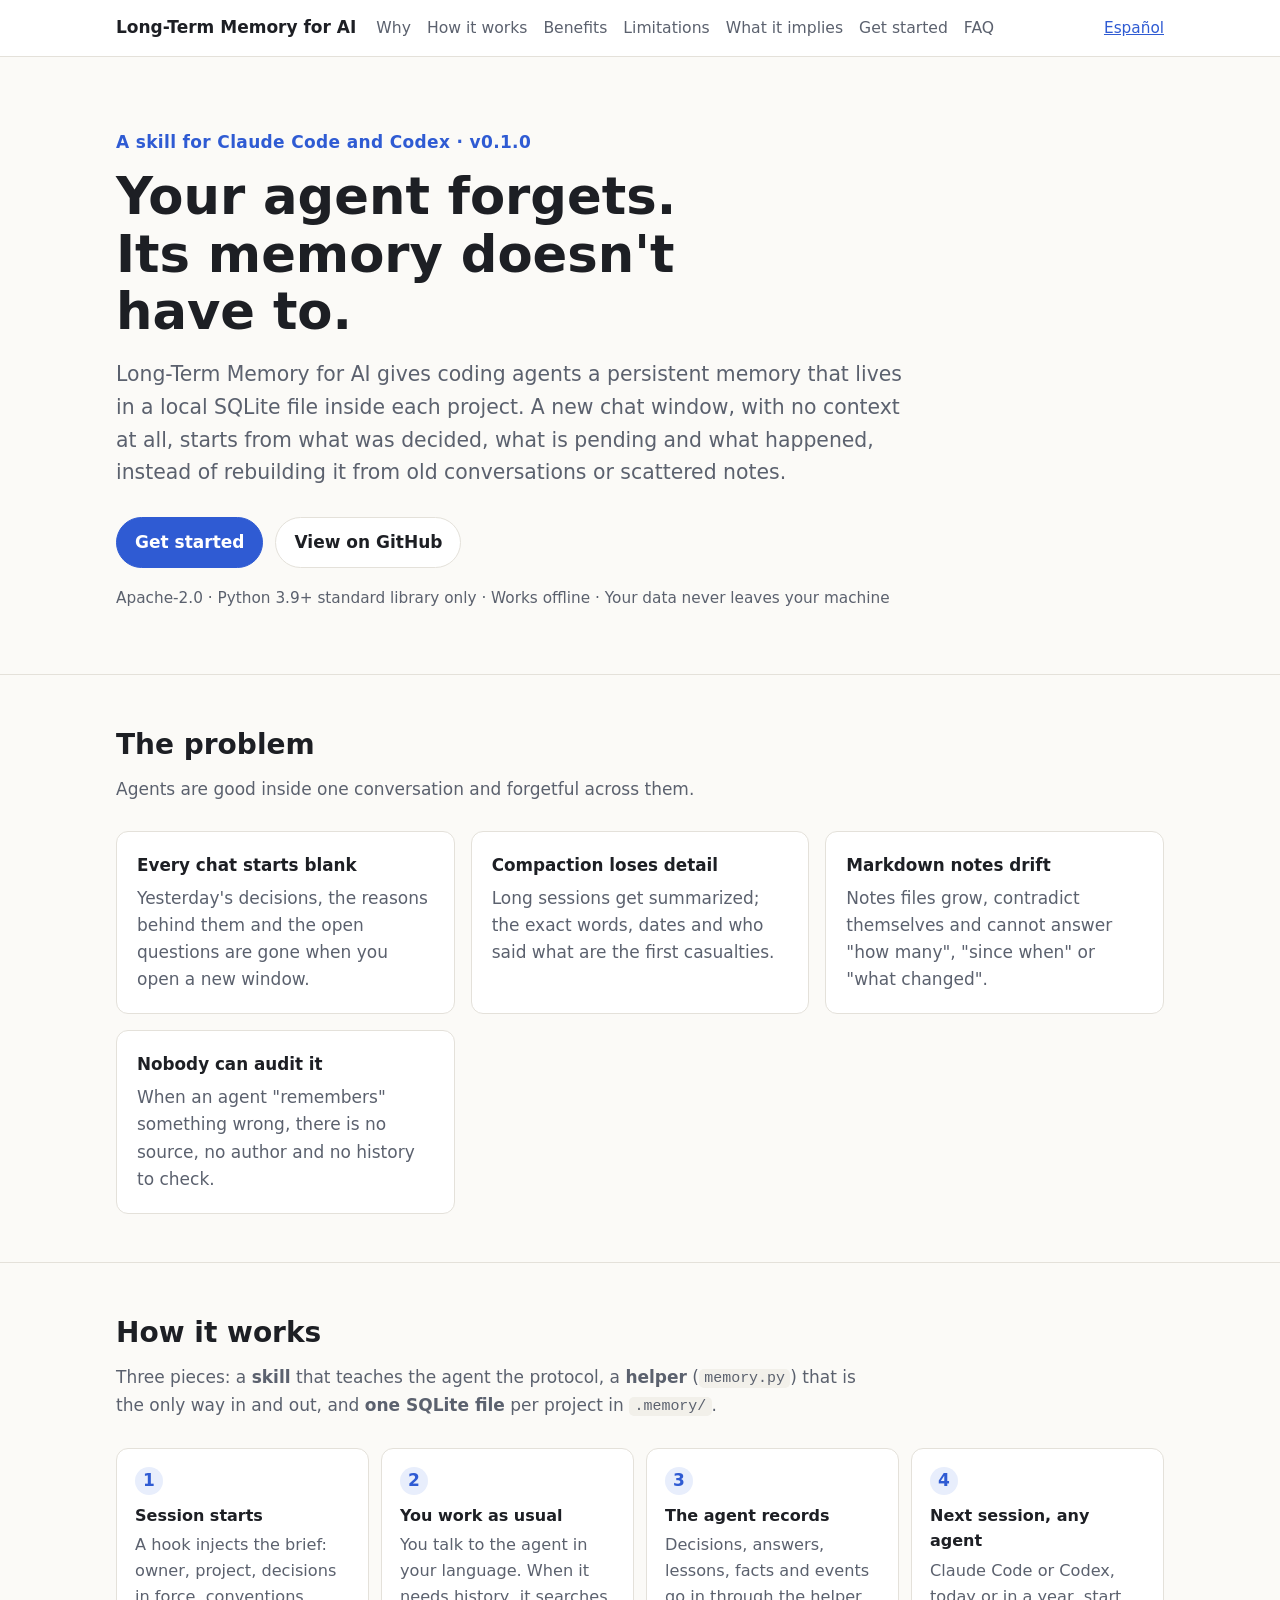
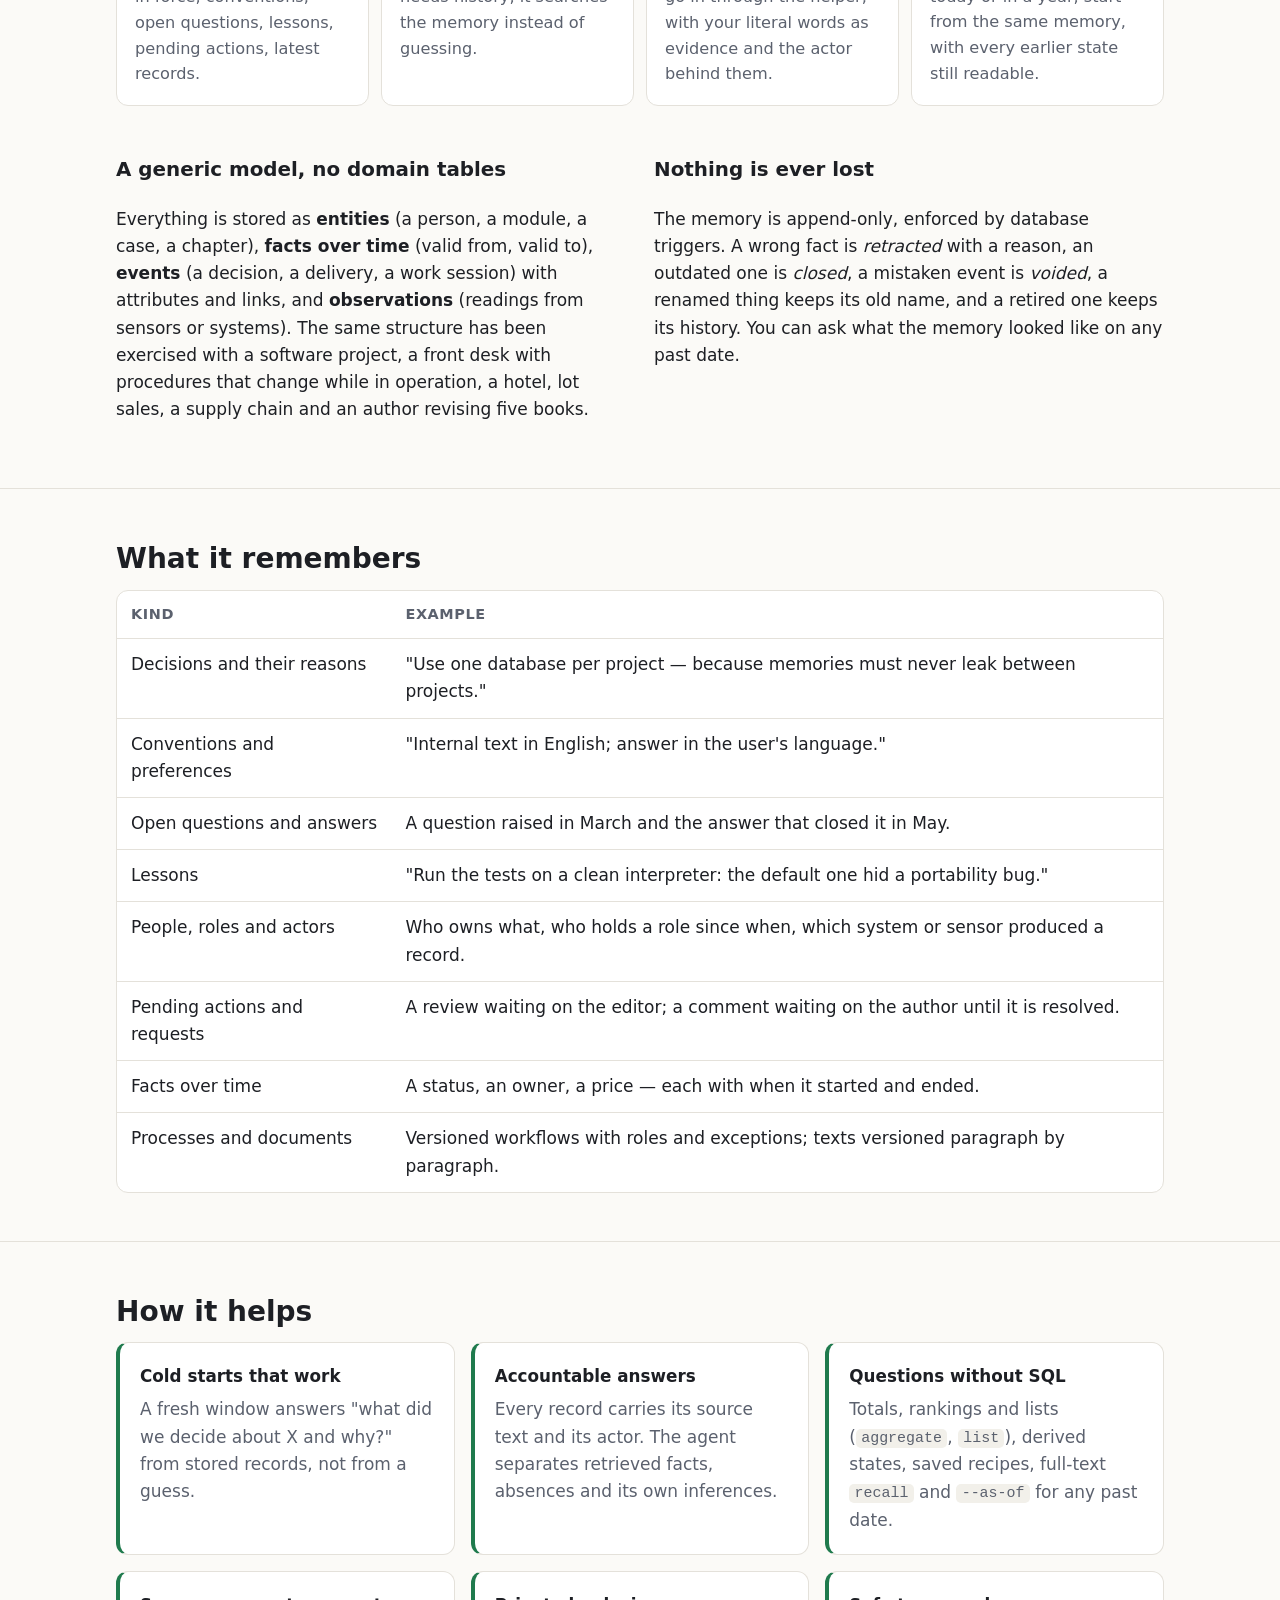
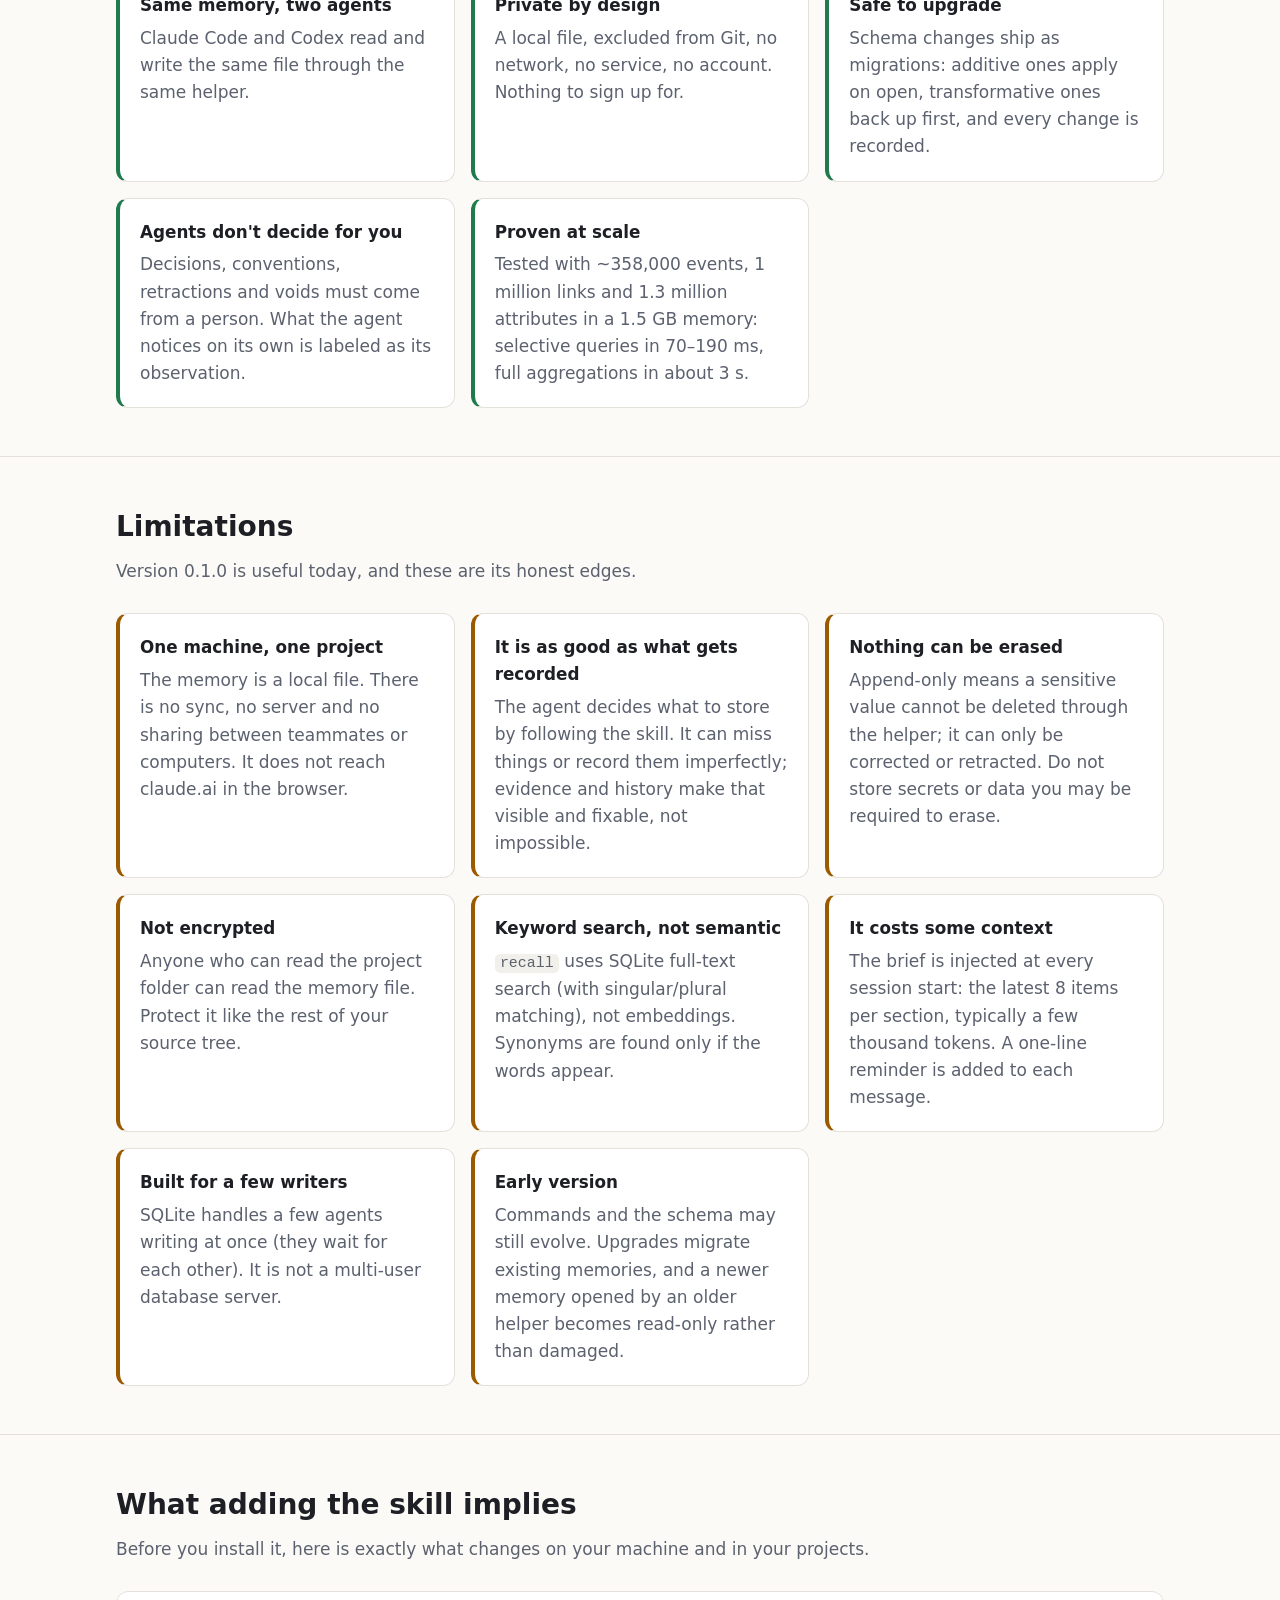
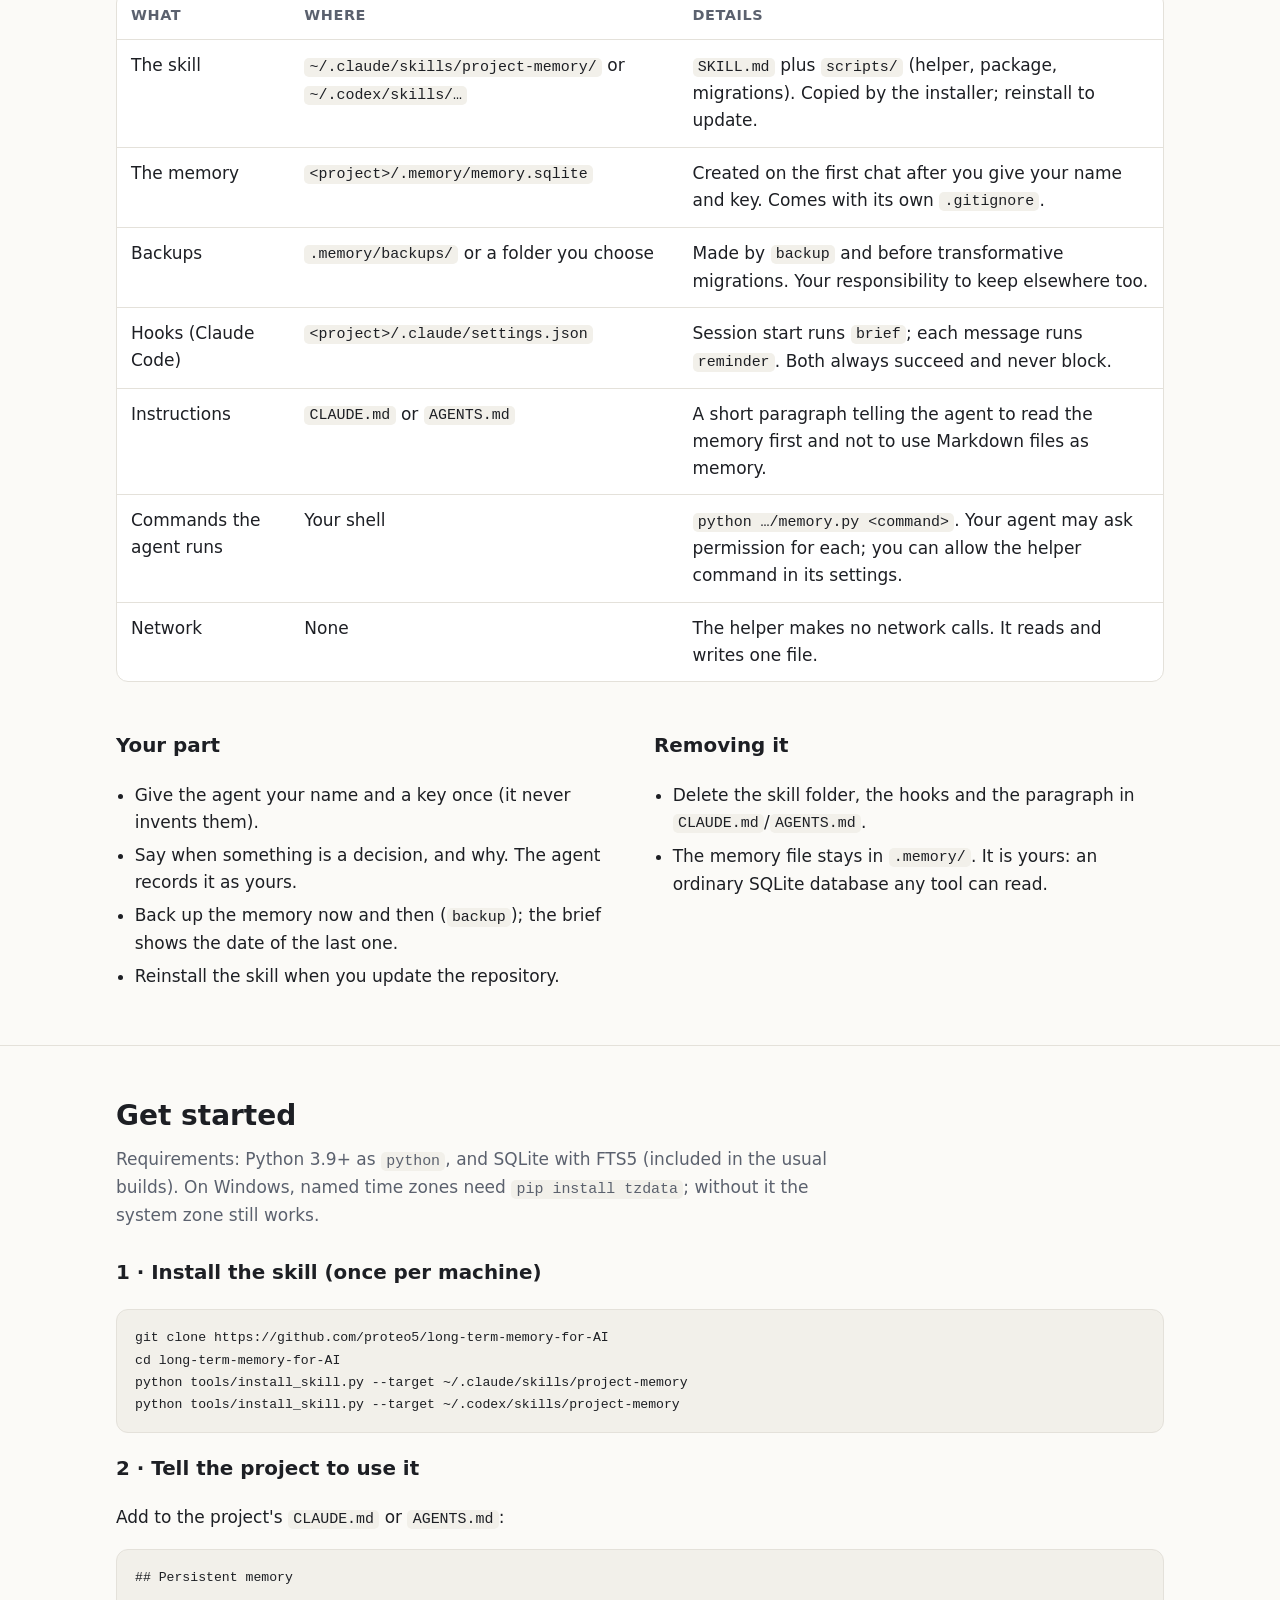
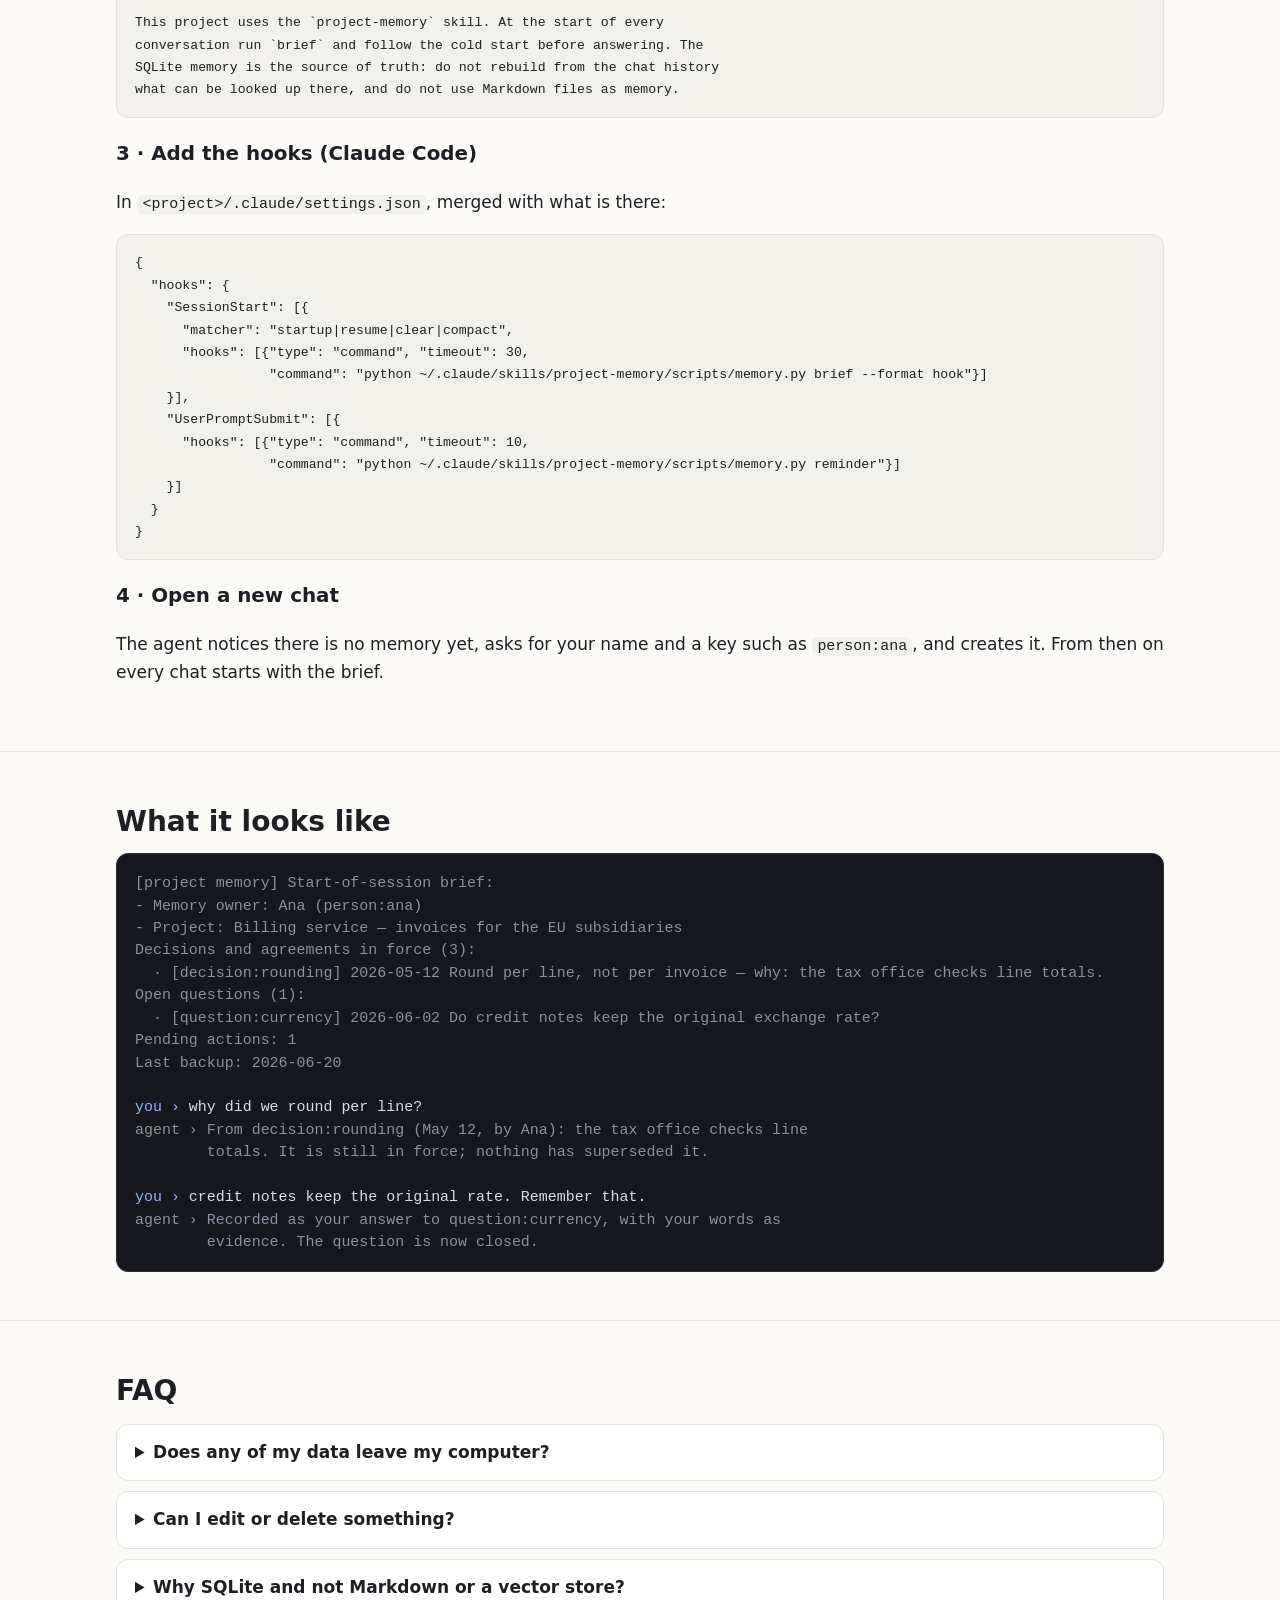
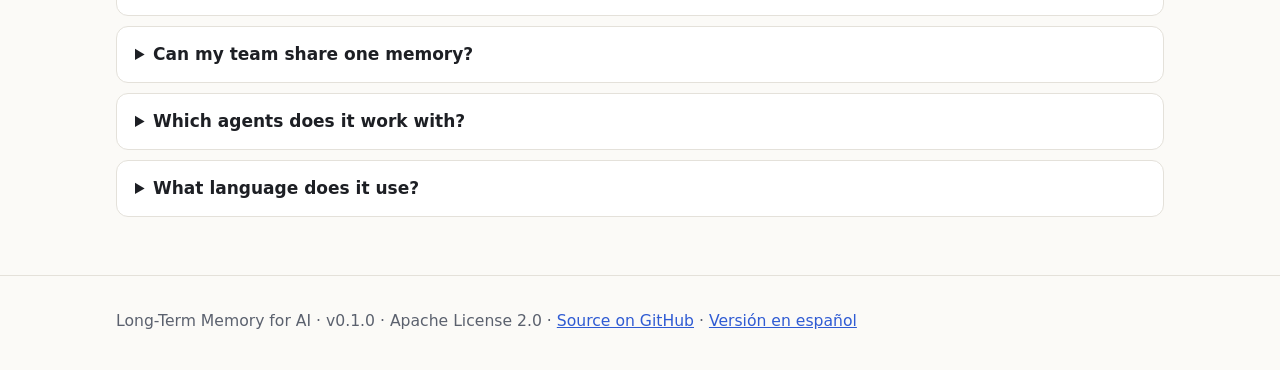
==== docs/index.html @ bbfa803a "Release 0.1.0" ====
<!doctype html>
<html lang="en">
<head>
<meta charset="utf-8">
<meta name="viewport" content="width=device-width, initial-scale=1">
<title>Long-Term Memory for AI</title>
<meta name="description" content="A persistent, local, append-only SQLite memory for AI coding agents (Claude Code and Codex): what it is, how it helps, its limits and what adding the skill implies.">
<link rel="stylesheet" href="assets/style.css">
<link rel="alternate" hreflang="es" href="es/">
</head>
<body>

<header class="top">
  <div class="wrap">
    <a class="brand" href="./">Long-Term Memory for AI</a>
    <nav>
      <a href="#problem">Why</a>
      <a href="#how">How it works</a>
      <a href="#benefits">Benefits</a>
      <a href="#limits">Limitations</a>
      <a href="#implies">What it implies</a>
      <a href="#start">Get started</a>
      <a href="#faq">FAQ</a>
    </nav>
    <a class="lang" href="es/">Español</a>
  </div>
</header>

<main>
<div class="wrap hero">
  <p class="eyebrow">A skill for Claude Code and Codex · v0.1.0</p>
  <h1>Your agent forgets. Its memory doesn't have to.</h1>
  <p class="lead">Long-Term Memory for AI gives coding agents a persistent memory that lives in a local SQLite
    file inside each project. A new chat window, with no context at all, starts from what was decided,
    what is pending and what happened, instead of rebuilding it from old conversations or scattered notes.</p>
  <div class="actions">
    <a class="button primary" href="#start">Get started</a>
    <a class="button" href="https://github.com/proteo5/long-term-memory-for-AI">View on GitHub</a>
  </div>
  <p class="meta">Apache-2.0 · Python 3.9+ standard library only · Works offline · Your data never leaves your machine</p>
</div>

<section id="problem">
  <div class="wrap">
    <h2>The problem</h2>
    <p class="intro">Agents are good inside one conversation and forgetful across them.</p>
    <div class="grid">
      <div class="card"><h3>Every chat starts blank</h3><p>Yesterday's decisions, the reasons behind them and the open questions are gone when you open a new window.</p></div>
      <div class="card"><h3>Compaction loses detail</h3><p>Long sessions get summarized; the exact words, dates and who said what are the first casualties.</p></div>
      <div class="card"><h3>Markdown notes drift</h3><p>Notes files grow, contradict themselves and cannot answer "how many", "since when" or "what changed".</p></div>
      <div class="card"><h3>Nobody can audit it</h3><p>When an agent "remembers" something wrong, there is no source, no author and no history to check.</p></div>
    </div>
  </div>
</section>

<section id="how">
  <div class="wrap">
    <h2>How it works</h2>
    <p class="intro">Three pieces: a <strong>skill</strong> that teaches the agent the protocol, a <strong>helper</strong>
      (<code>memory.py</code>) that is the only way in and out, and <strong>one SQLite file</strong> per project in
      <code>.memory/</code>.</p>
    <div class="flow">
      <div class="step"><h3>Session starts</h3><p>A hook injects the brief: owner, project, decisions in force, conventions, open questions, lessons, pending actions, latest records.</p></div>
      <div class="step"><h3>You work as usual</h3><p>You talk to the agent in your language. When it needs history, it searches the memory instead of guessing.</p></div>
      <div class="step"><h3>The agent records</h3><p>Decisions, answers, lessons, facts and events go in through the helper, with your literal words as evidence and the actor behind them.</p></div>
      <div class="step"><h3>Next session, any agent</h3><p>Claude Code or Codex, today or in a year, start from the same memory, with every earlier state still readable.</p></div>
    </div>
    <div class="two" style="margin-top:28px">
      <div>
        <h3>A generic model, no domain tables</h3>
        <p>Everything is stored as <strong>entities</strong> (a person, a module, a case, a chapter), <strong>facts over time</strong>
          (valid from, valid to), <strong>events</strong> (a decision, a delivery, a work session) with attributes and links,
          and <strong>observations</strong> (readings from sensors or systems). The same structure has been exercised with a
          software project, a front desk with procedures that change while in operation, a hotel, lot sales, a supply chain
          and an author revising five books.</p>
      </div>
      <div>
        <h3>Nothing is ever lost</h3>
        <p>The memory is append-only, enforced by database triggers. A wrong fact is <em>retracted</em> with a reason, an
          outdated one is <em>closed</em>, a mistaken event is <em>voided</em>, a renamed thing keeps its old name, and a
          retired one keeps its history. You can ask what the memory looked like on any past date.</p>
      </div>
    </div>
  </div>
</section>

<section id="remembers">
  <div class="wrap">
    <h2>What it remembers</h2>
    <div class="table-wrap">
      <table>
        <thead><tr><th>Kind</th><th>Example</th></tr></thead>
        <tbody>
          <tr><td>Decisions and their reasons</td><td>"Use one database per project — because memories must never leak between projects."</td></tr>
          <tr><td>Conventions and preferences</td><td>"Internal text in English; answer in the user's language."</td></tr>
          <tr><td>Open questions and answers</td><td>A question raised in March and the answer that closed it in May.</td></tr>
          <tr><td>Lessons</td><td>"Run the tests on a clean interpreter: the default one hid a portability bug."</td></tr>
          <tr><td>People, roles and actors</td><td>Who owns what, who holds a role since when, which system or sensor produced a record.</td></tr>
          <tr><td>Pending actions and requests</td><td>A review waiting on the editor; a comment waiting on the author until it is resolved.</td></tr>
          <tr><td>Facts over time</td><td>A status, an owner, a price — each with when it started and ended.</td></tr>
          <tr><td>Processes and documents</td><td>Versioned workflows with roles and exceptions; texts versioned paragraph by paragraph.</td></tr>
        </tbody>
      </table>
    </div>
  </div>
</section>

<section id="benefits">
  <div class="wrap">
    <h2>How it helps</h2>
    <div class="grid">
      <div class="card good"><h3>Cold starts that work</h3><p>A fresh window answers "what did we decide about X and why?" from stored records, not from a guess.</p></div>
      <div class="card good"><h3>Accountable answers</h3><p>Every record carries its source text and its actor. The agent separates retrieved facts, absences and its own inferences.</p></div>
      <div class="card good"><h3>Questions without SQL</h3><p>Totals, rankings and lists (<code>aggregate</code>, <code>list</code>), derived states, saved recipes, full-text <code>recall</code> and <code>--as-of</code> for any past date.</p></div>
      <div class="card good"><h3>Same memory, two agents</h3><p>Claude Code and Codex read and write the same file through the same helper.</p></div>
      <div class="card good"><h3>Private by design</h3><p>A local file, excluded from Git, no network, no service, no account. Nothing to sign up for.</p></div>
      <div class="card good"><h3>Safe to upgrade</h3><p>Schema changes ship as migrations: additive ones apply on open, transformative ones back up first, and every change is recorded.</p></div>
      <div class="card good"><h3>Agents don't decide for you</h3><p>Decisions, conventions, retractions and voids must come from a person. What the agent notices on its own is labeled as its observation.</p></div>
      <div class="card good"><h3>Proven at scale</h3><p>Tested with ~358,000 events, 1 million links and 1.3 million attributes in a 1.5 GB memory: selective queries in 70–190 ms, full aggregations in about 3 s.</p></div>
    </div>
  </div>
</section>

<section id="limits">
  <div class="wrap">
    <h2>Limitations</h2>
    <p class="intro">Version 0.1.0 is useful today, and these are its honest edges.</p>
    <div class="grid">
      <div class="card warn"><h3>One machine, one project</h3><p>The memory is a local file. There is no sync, no server and no sharing between teammates or computers. It does not reach claude.ai in the browser.</p></div>
      <div class="card warn"><h3>It is as good as what gets recorded</h3><p>The agent decides what to store by following the skill. It can miss things or record them imperfectly; evidence and history make that visible and fixable, not impossible.</p></div>
      <div class="card warn"><h3>Nothing can be erased</h3><p>Append-only means a sensitive value cannot be deleted through the helper; it can only be corrected or retracted. Do not store secrets or data you may be required to erase.</p></div>
      <div class="card warn"><h3>Not encrypted</h3><p>Anyone who can read the project folder can read the memory file. Protect it like the rest of your source tree.</p></div>
      <div class="card warn"><h3>Keyword search, not semantic</h3><p><code>recall</code> uses SQLite full-text search (with singular/plural matching), not embeddings. Synonyms are found only if the words appear.</p></div>
      <div class="card warn"><h3>It costs some context</h3><p>The brief is injected at every session start: the latest 8 items per section, typically a few thousand tokens. A one-line reminder is added to each message.</p></div>
      <div class="card warn"><h3>Built for a few writers</h3><p>SQLite handles a few agents writing at once (they wait for each other). It is not a multi-user database server.</p></div>
      <div class="card warn"><h3>Early version</h3><p>Commands and the schema may still evolve. Upgrades migrate existing memories, and a newer memory opened by an older helper becomes read-only rather than damaged.</p></div>
    </div>
  </div>
</section>

<section id="implies">
  <div class="wrap">
    <h2>What adding the skill implies</h2>
    <p class="intro">Before you install it, here is exactly what changes on your machine and in your projects.</p>
    <div class="table-wrap">
      <table>
        <thead><tr><th>What</th><th>Where</th><th>Details</th></tr></thead>
        <tbody>
          <tr><td>The skill</td><td><code>~/.claude/skills/project-memory/</code> or <code>~/.codex/skills/…</code></td><td><code>SKILL.md</code> plus <code>scripts/</code> (helper, package, migrations). Copied by the installer; reinstall to update.</td></tr>
          <tr><td>The memory</td><td><code>&lt;project&gt;/.memory/memory.sqlite</code></td><td>Created on the first chat after you give your name and key. Comes with its own <code>.gitignore</code>.</td></tr>
          <tr><td>Backups</td><td><code>.memory/backups/</code> or a folder you choose</td><td>Made by <code>backup</code> and before transformative migrations. Your responsibility to keep elsewhere too.</td></tr>
          <tr><td>Hooks (Claude Code)</td><td><code>&lt;project&gt;/.claude/settings.json</code></td><td>Session start runs <code>brief</code>; each message runs <code>reminder</code>. Both always succeed and never block.</td></tr>
          <tr><td>Instructions</td><td><code>CLAUDE.md</code> or <code>AGENTS.md</code></td><td>A short paragraph telling the agent to read the memory first and not to use Markdown files as memory.</td></tr>
          <tr><td>Commands the agent runs</td><td>Your shell</td><td><code>python …/memory.py &lt;command&gt;</code>. Your agent may ask permission for each; you can allow the helper command in its settings.</td></tr>
          <tr><td>Network</td><td>None</td><td>The helper makes no network calls. It reads and writes one file.</td></tr>
        </tbody>
      </table>
    </div>
    <div class="two" style="margin-top:28px">
      <div>
        <h3>Your part</h3>
        <ul class="clean">
          <li>Give the agent your name and a key once (it never invents them).</li>
          <li>Say when something is a decision, and why. The agent records it as yours.</li>
          <li>Back up the memory now and then (<code>backup</code>); the brief shows the date of the last one.</li>
          <li>Reinstall the skill when you update the repository.</li>
        </ul>
      </div>
      <div>
        <h3>Removing it</h3>
        <ul class="clean">
          <li>Delete the skill folder, the hooks and the paragraph in <code>CLAUDE.md</code>/<code>AGENTS.md</code>.</li>
          <li>The memory file stays in <code>.memory/</code>. It is yours: an ordinary SQLite database any tool can read.</li>
        </ul>
      </div>
    </div>
  </div>
</section>

<section id="start">
  <div class="wrap">
    <h2>Get started</h2>
    <p class="intro">Requirements: Python 3.9+ as <code>python</code>, and SQLite with FTS5 (included in the usual builds).
      On Windows, named time zones need <code>pip install tzdata</code>; without it the system zone still works.</p>
    <h3>1 · Install the skill (once per machine)</h3>
<pre><code>git clone https://github.com/proteo5/long-term-memory-for-AI
cd long-term-memory-for-AI
python tools/install_skill.py --target ~/.claude/skills/project-memory
python tools/install_skill.py --target ~/.codex/skills/project-memory</code></pre>
    <h3>2 · Tell the project to use it</h3>
    <p>Add to the project's <code>CLAUDE.md</code> or <code>AGENTS.md</code>:</p>
<pre><code>## Persistent memory

This project uses the `project-memory` skill. At the start of every
conversation run `brief` and follow the cold start before answering. The
SQLite memory is the source of truth: do not rebuild from the chat history
what can be looked up there, and do not use Markdown files as memory.</code></pre>
    <h3>3 · Add the hooks (Claude Code)</h3>
    <p>In <code>&lt;project&gt;/.claude/settings.json</code>, merged with what is there:</p>
<pre><code>{
  "hooks": {
    "SessionStart": [{
      "matcher": "startup|resume|clear|compact",
      "hooks": [{"type": "command", "timeout": 30,
                 "command": "python ~/.claude/skills/project-memory/scripts/memory.py brief --format hook"}]
    }],
    "UserPromptSubmit": [{
      "hooks": [{"type": "command", "timeout": 10,
                 "command": "python ~/.claude/skills/project-memory/scripts/memory.py reminder"}]
    }]
  }
}</code></pre>
    <h3>4 · Open a new chat</h3>
    <p>The agent notices there is no memory yet, asks for your name and a key such as <code>person:ana</code>, and creates it.
      From then on every chat starts with the brief.</p>
  </div>
</section>

<section id="example">
  <div class="wrap">
    <h2>What it looks like</h2>
    <div class="terminal"><pre><span class="dim">[project memory] Start-of-session brief:
- Memory owner: Ana (person:ana)
- Project: Billing service — invoices for the EU subsidiaries
Decisions and agreements in force (3):
  · [decision:rounding] 2026-05-12 Round per line, not per invoice — why: the tax office checks line totals.
Open questions (1):
  · [question:currency] 2026-06-02 Do credit notes keep the original exchange rate?
Pending actions: 1
Last backup: 2026-06-20</span>

<span class="you">you ›</span> why did we round per line?
<span class="dim">agent › From decision:rounding (May 12, by Ana): the tax office checks line
        totals. It is still in force; nothing has superseded it.</span>

<span class="you">you ›</span> credit notes keep the original rate. Remember that.
<span class="dim">agent › Recorded as your answer to question:currency, with your words as
        evidence. The question is now closed.</span></pre></div>
  </div>
</section>

<section id="faq">
  <div class="wrap">
    <h2>FAQ</h2>
    <details><summary>Does any of my data leave my computer?</summary>
      <p>No. The helper has no network code. The agent itself still sends your conversation to its model provider as usual; the memory adds the brief and the results of the queries it runs to that conversation.</p></details>
    <details><summary>Can I edit or delete something?</summary>
      <p>You correct instead of deleting: close a fact that ended, retract one that was wrong (with a reason), void an event, rename or retire an entity. The history of every change stays readable.</p></details>
    <details><summary>Why SQLite and not Markdown or a vector store?</summary>
      <p>Because questions about a project are about facts, dates, owners, states and counts. SQLite answers them exactly, enforces append-only rules, needs no server and is a single portable file.</p></details>
    <details><summary>Can my team share one memory?</summary>
      <p>Not in 0.1.0. The file is local and excluded from Git on purpose. Sharing would need sync and per-person access control, which this version does not provide.</p></details>
    <details><summary>Which agents does it work with?</summary>
      <p>Claude Code (with hooks) and Codex (through <code>AGENTS.md</code>). Any agent that can read a skill file and run shell commands can follow the same protocol.</p></details>
    <details><summary>What language does it use?</summary>
      <p>Everything stored is in English so any agent can read it; your literal words are kept as evidence in their original language, and the agent answers you in the language you are using.</p></details>
  </div>
</section>
</main>

<footer>
  <div class="wrap">
    Long-Term Memory for AI · v0.1.0 · Apache License 2.0 ·
    <a href="https://github.com/proteo5/long-term-memory-for-AI">Source on GitHub</a> ·
    <a href="es/">Versión en español</a>
  </div>
</footer>
</body>
</html>
---- docs/assets/style.css ----
:root {
  --bg: #fbfaf7;
  --surface: #ffffff;
  --ink: #1d1f24;
  --muted: #5b616e;
  --line: #e4e1da;
  --accent: #2f5bd3;
  --accent-soft: #e8eefc;
  --on-accent: #ffffff;
  --good: #1f7a4d;
  --good-soft: #e6f4ec;
  --warn: #9a5b00;
  --warn-soft: #fbf0dc;
  --code-bg: #f2f0ea;
  --radius: 12px;
  --max: 1080px;
  color-scheme: light;
}
@media (prefers-color-scheme: dark) {
  :root {
    --bg: #121418;
    --surface: #1a1d23;
    --ink: #e9eaee;
    --muted: #a3a9b6;
    --line: #2c313a;
    --accent: #7ea2ff;
    --accent-soft: #1d2740;
    --on-accent: #0d1324;
    --good: #6cd19c;
    --good-soft: #15291f;
    --warn: #f0b45c;
    --warn-soft: #2d2414;
    --code-bg: #20242c;
    color-scheme: dark;
  }
}
* { box-sizing: border-box; }
html { scroll-behavior: smooth; }
body {
  margin: 0;
  background: var(--bg);
  color: var(--ink);
  font: 17px/1.6 system-ui, -apple-system, "Segoe UI", Roboto, "Helvetica Neue", Arial, sans-serif;
}
a { color: var(--accent); }
code, pre { font-family: ui-monospace, "Cascadia Code", "SF Mono", Menlo, Consolas, monospace; font-size: 0.88em; }
code { background: var(--code-bg); padding: 0.1em 0.35em; border-radius: 5px; }
pre {
  background: var(--code-bg); padding: 16px 18px; border-radius: var(--radius);
  overflow-x: auto; line-height: 1.5; border: 1px solid var(--line);
}
pre code { background: none; padding: 0; }
.wrap { max-width: var(--max); margin: 0 auto; padding: 0 16px; }

/* Top bar */
.top { border-bottom: 1px solid var(--line); background: var(--surface); position: sticky; top: 0; z-index: 5; }
.top .wrap { display: flex; align-items: center; gap: 20px; height: 56px; }
.brand { font-weight: 700; color: var(--ink); text-decoration: none; white-space: nowrap; }
.top nav { display: flex; gap: 16px; overflow-x: auto; flex: 1; }
.top nav a { color: var(--muted); text-decoration: none; font-size: 0.92em; white-space: nowrap; }
.top nav a:hover { color: var(--ink); }
.lang { font-size: 0.9em; white-space: nowrap; }

/* Hero */
.hero { padding-top: 72px; padding-bottom: 48px; }
.eyebrow { color: var(--accent); font-weight: 600; letter-spacing: 0.02em; margin: 0 0 12px; }
.hero h1 { font-size: clamp(2rem, 5vw, 3.2rem); line-height: 1.12; margin: 0 0 18px; max-width: 18ch; }
.lead { font-size: 1.2em; color: var(--muted); max-width: 62ch; margin: 0 0 28px; }
.actions { display: flex; flex-wrap: wrap; gap: 12px; }
.button {
  display: inline-block; padding: 11px 18px; border-radius: 999px; text-decoration: none; font-weight: 600;
  border: 1px solid var(--line); color: var(--ink); background: var(--surface);
}
.button.primary { background: var(--accent); color: var(--on-accent); border-color: var(--accent); }
.meta { margin-top: 18px; color: var(--muted); font-size: 0.9em; }

/* Sections */
section { padding: 48px 0; border-top: 1px solid var(--line); scroll-margin-top: 56px; }
section h2 { font-size: 1.75rem; margin: 0 0 8px; }
.intro { color: var(--muted); max-width: 70ch; margin: 0 0 28px; }
.grid { display: grid; gap: 16px; grid-template-columns: repeat(auto-fit, minmax(260px, 1fr)); }
.card { background: var(--surface); border: 1px solid var(--line); border-radius: var(--radius); padding: 20px; }
.card h3 { margin: 0 0 6px; font-size: 1.05rem; }
.card p { margin: 0; color: var(--muted); }
.card.good { border-left: 4px solid var(--good); }
.card.warn { border-left: 4px solid var(--warn); }
.two { display: grid; gap: 28px; grid-template-columns: repeat(auto-fit, minmax(300px, 1fr)); align-items: start; }
ul.clean { padding-left: 1.1em; margin: 0; }
ul.clean li { margin: 6px 0; }
.note { background: var(--accent-soft); border-radius: var(--radius); padding: 14px 18px; }

/* Flow diagram */
.flow { display: grid; gap: 12px; grid-template-columns: repeat(auto-fit, minmax(190px, 1fr)); counter-reset: step; }
.flow .step { background: var(--surface); border: 1px solid var(--line); border-radius: var(--radius); padding: 18px; position: relative; }
.flow .step::before {
  counter-increment: step; content: counter(step);
  display: inline-grid; place-items: center; width: 28px; height: 28px; border-radius: 50%;
  background: var(--accent-soft); color: var(--accent); font-weight: 700; margin-bottom: 8px;
}
.flow .step h3 { margin: 0 0 4px; font-size: 1rem; }
.flow .step p { margin: 0; color: var(--muted); font-size: 0.95em; }

/* Tables */
.table-wrap { overflow-x: auto; border: 1px solid var(--line); border-radius: var(--radius); background: var(--surface); }
table { border-collapse: collapse; width: 100%; min-width: 560px; }
th, td { text-align: left; padding: 12px 14px; border-bottom: 1px solid var(--line); vertical-align: top; }
th { font-size: 0.85em; text-transform: uppercase; letter-spacing: 0.04em; color: var(--muted); }
tr:last-child td { border-bottom: none; }

/* Terminal mock */
.terminal { background: #15171c; color: #d9dde6; border-radius: var(--radius); padding: 18px; overflow-x: auto; border: 1px solid #2a2e36; }
.terminal pre { background: none; border: none; padding: 0; margin: 0; color: inherit; }
.terminal .you { color: #8fb4ff; }
.terminal .dim { color: #8a91a0; }

details { background: var(--surface); border: 1px solid var(--line); border-radius: var(--radius); padding: 14px 18px; margin: 10px 0; }
summary { cursor: pointer; font-weight: 600; }
details p { color: var(--muted); margin: 10px 0 0; }

footer { border-top: 1px solid var(--line); padding: 32px 0 48px; color: var(--muted); font-size: 0.92em; }

@media (max-width: 640px) {
  body { font-size: 16px; }
  .top nav { display: none; }
  .hero { padding-top: 48px; padding-bottom: 32px; }
}
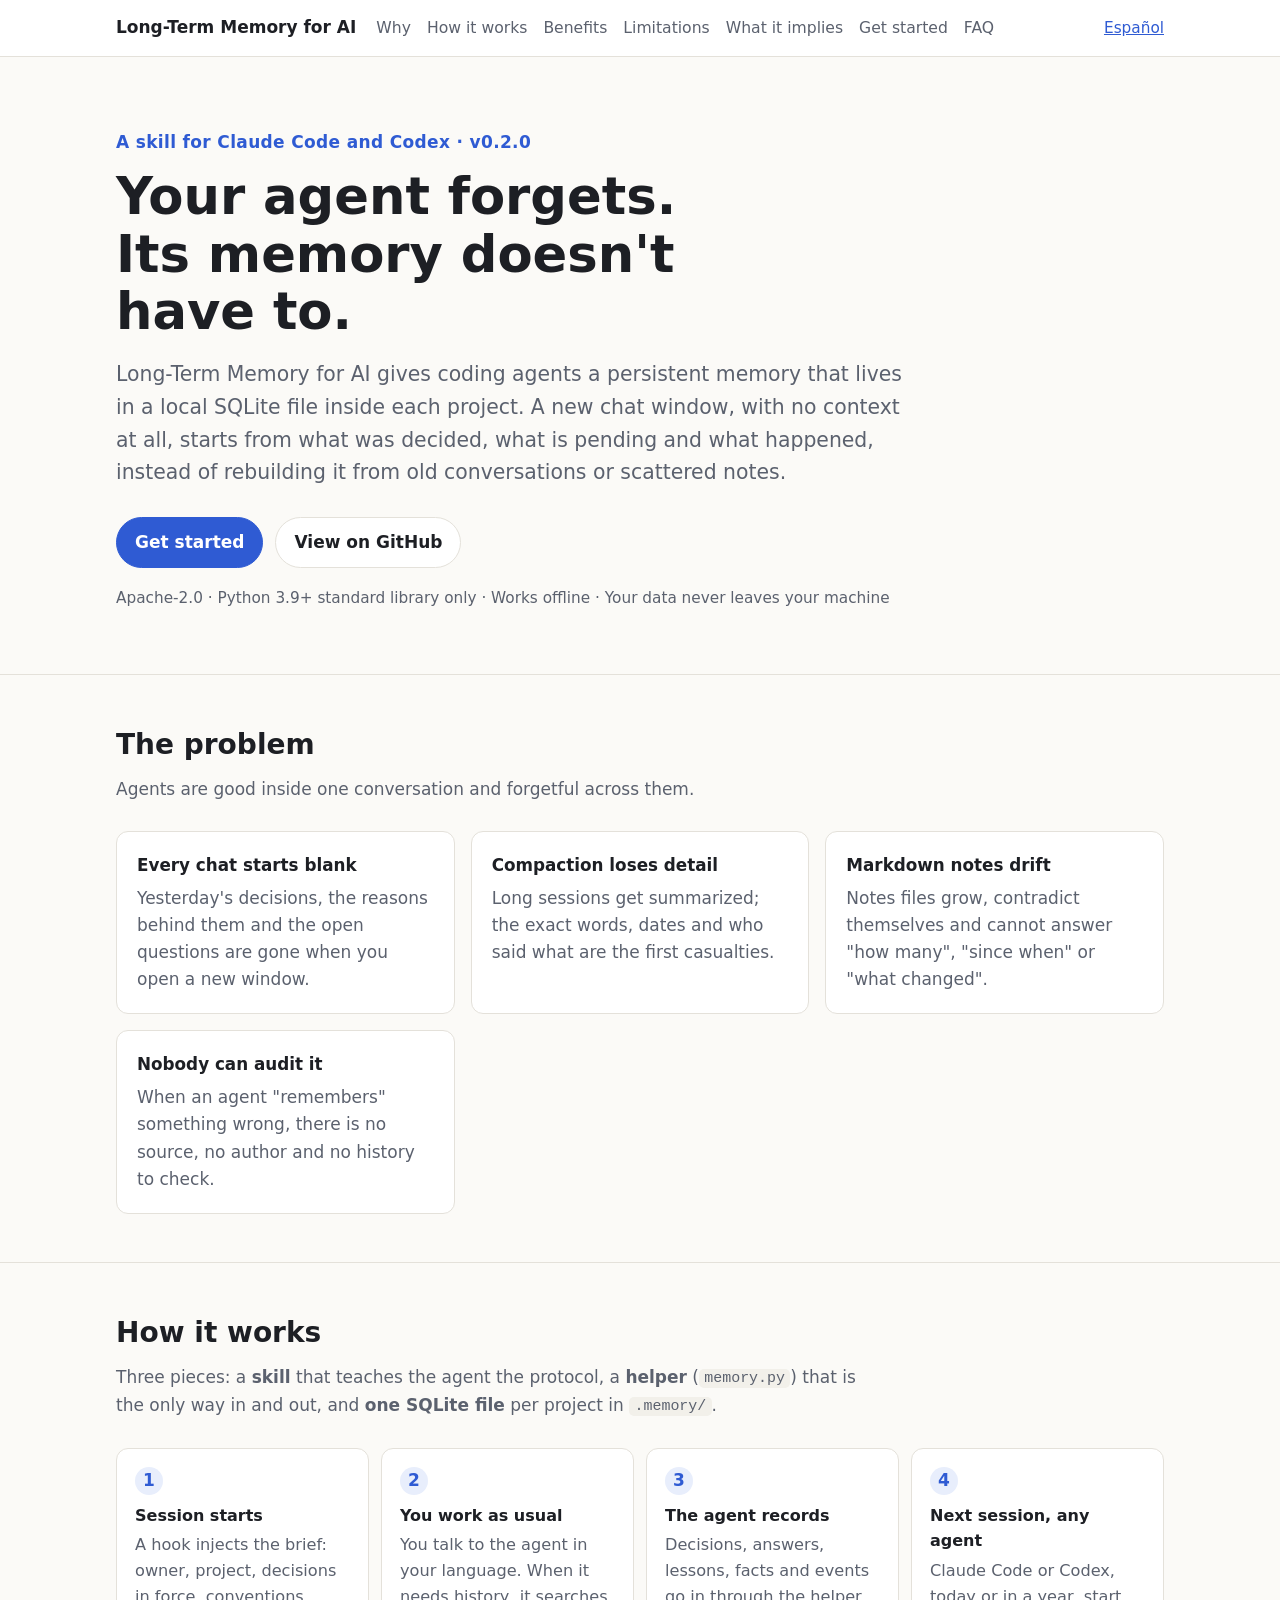
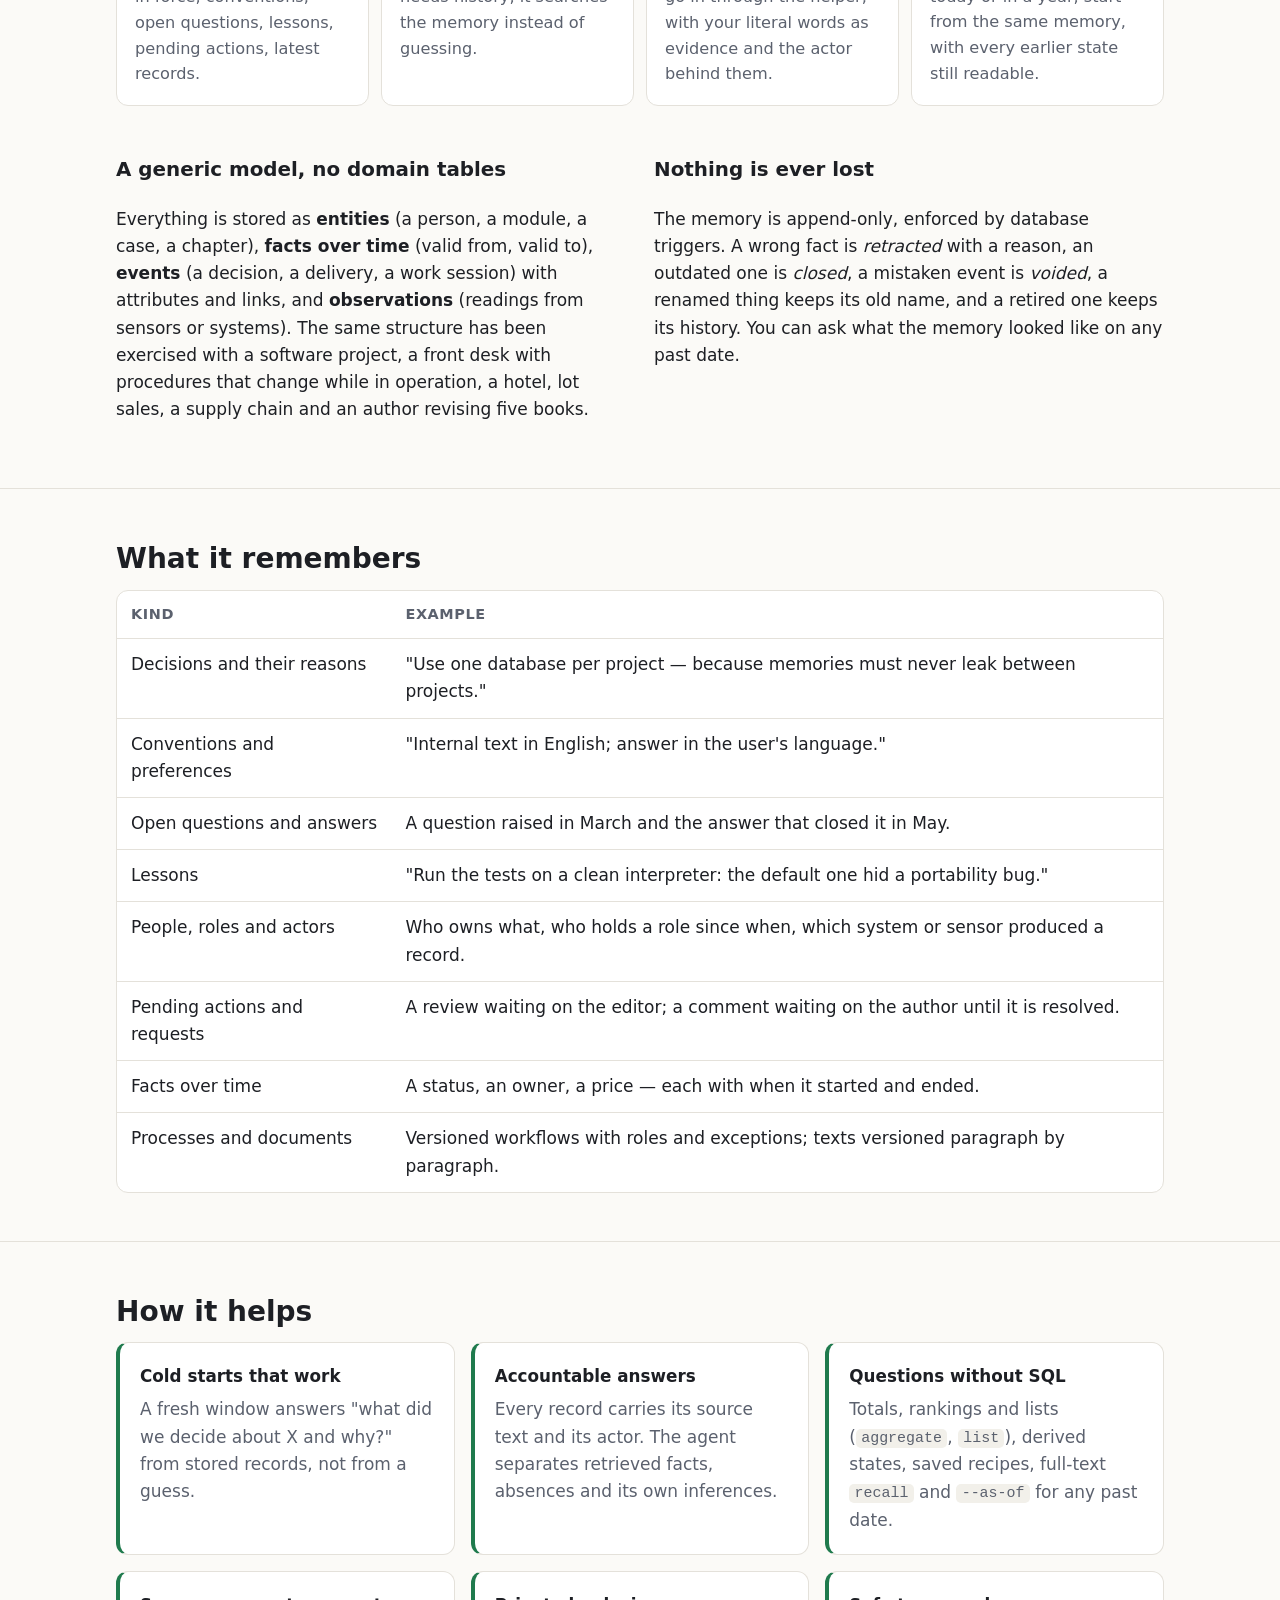
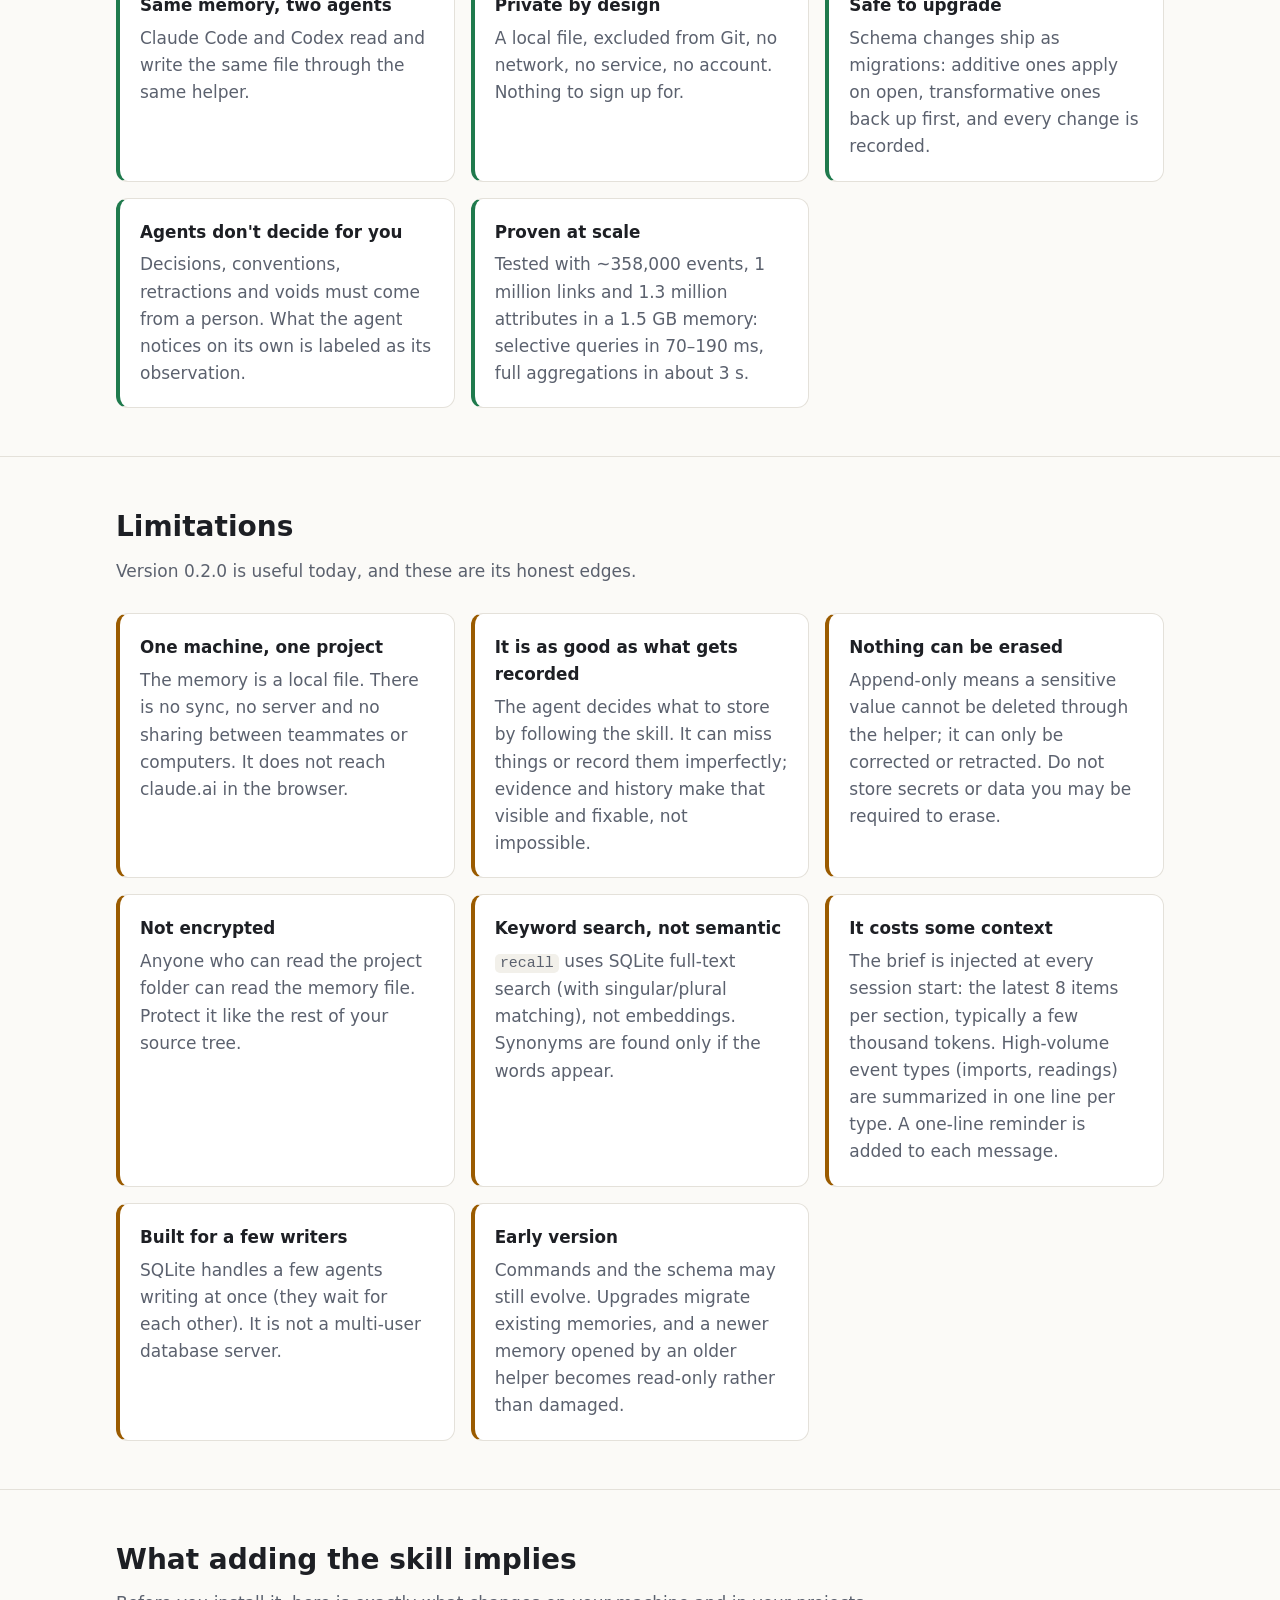
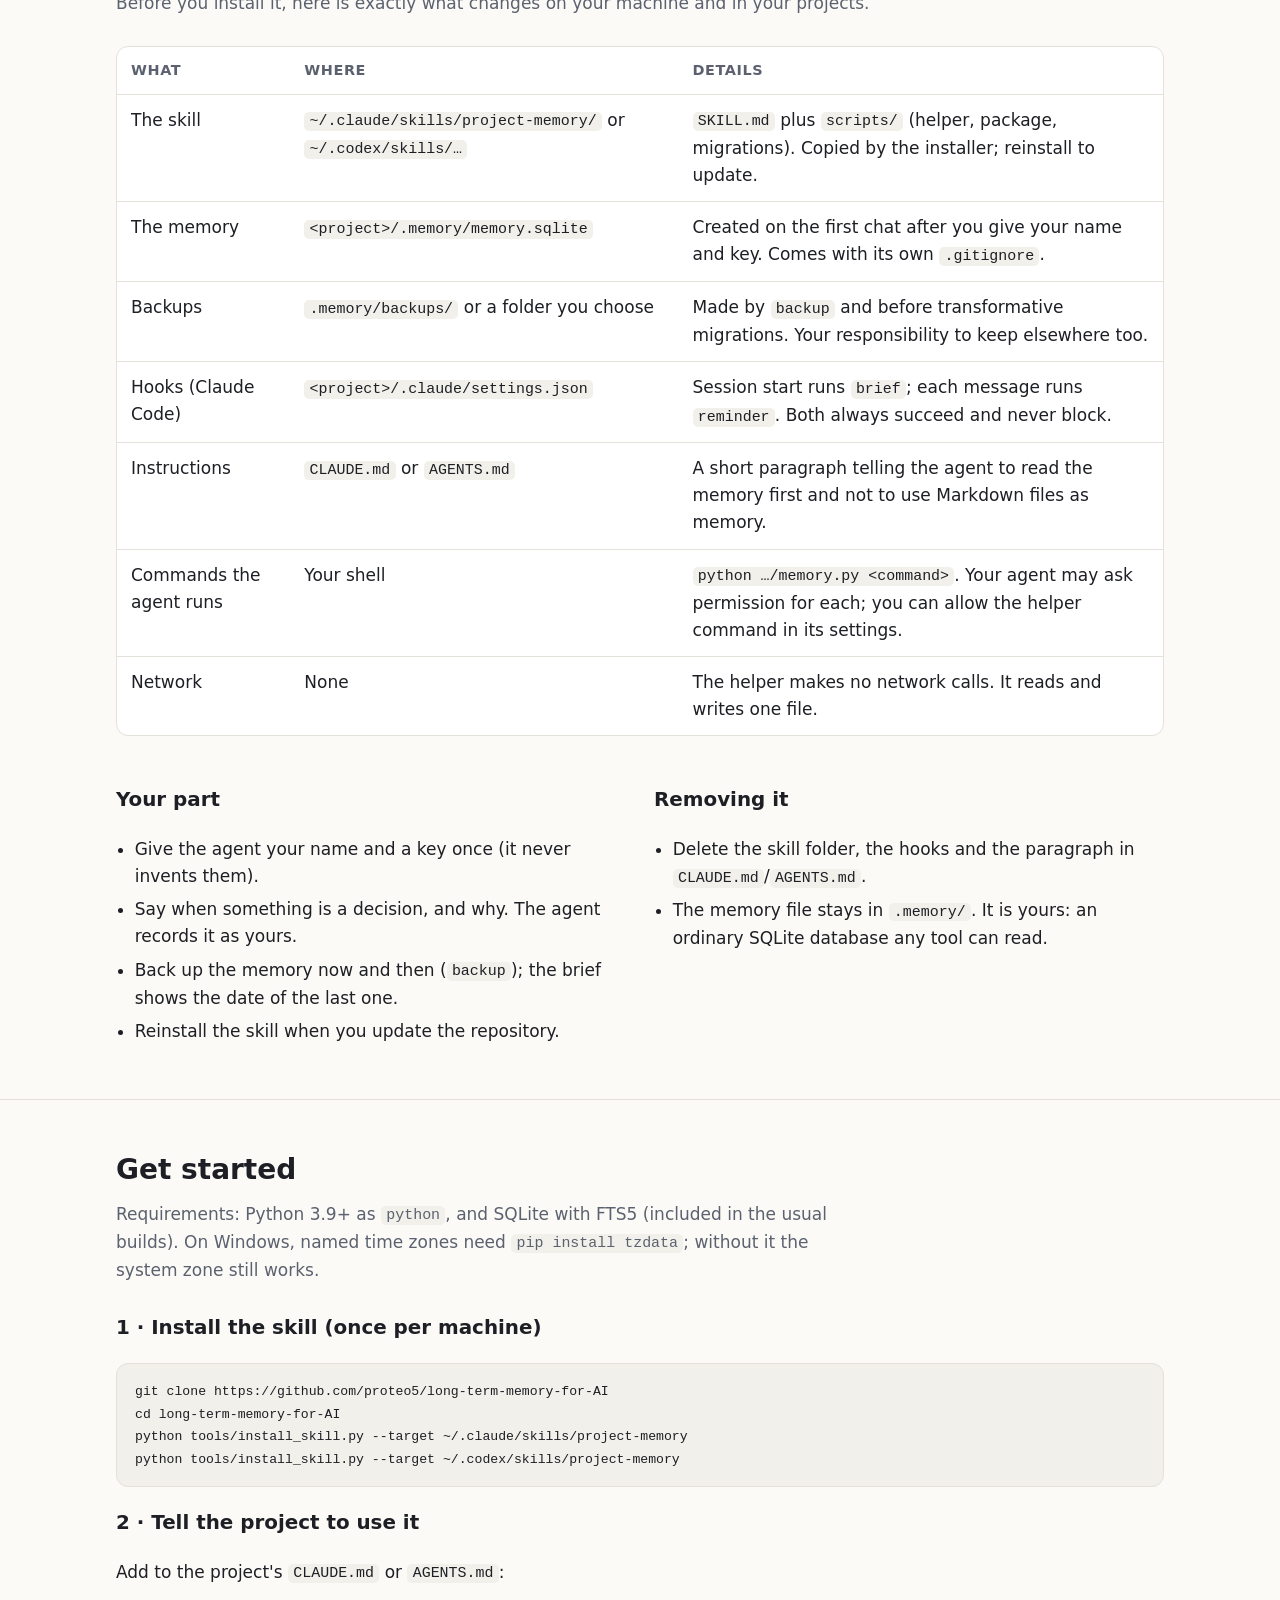
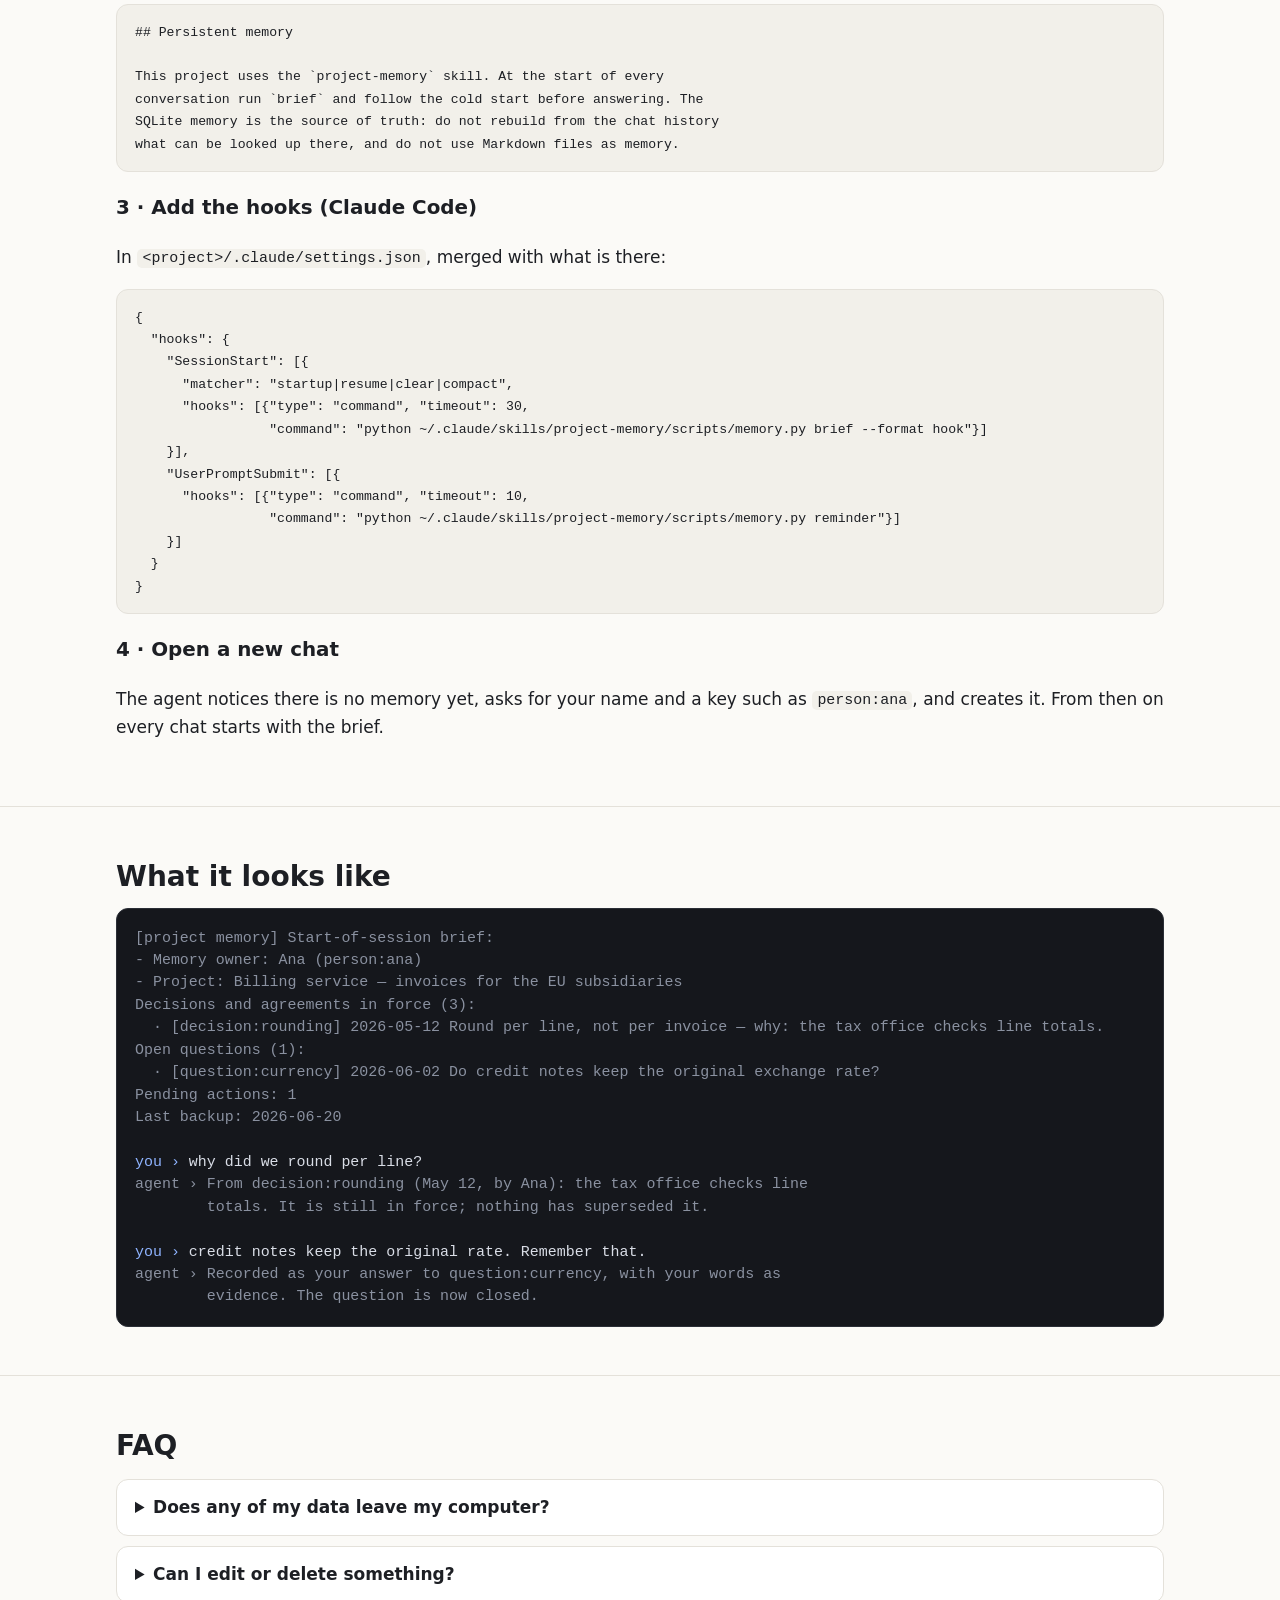
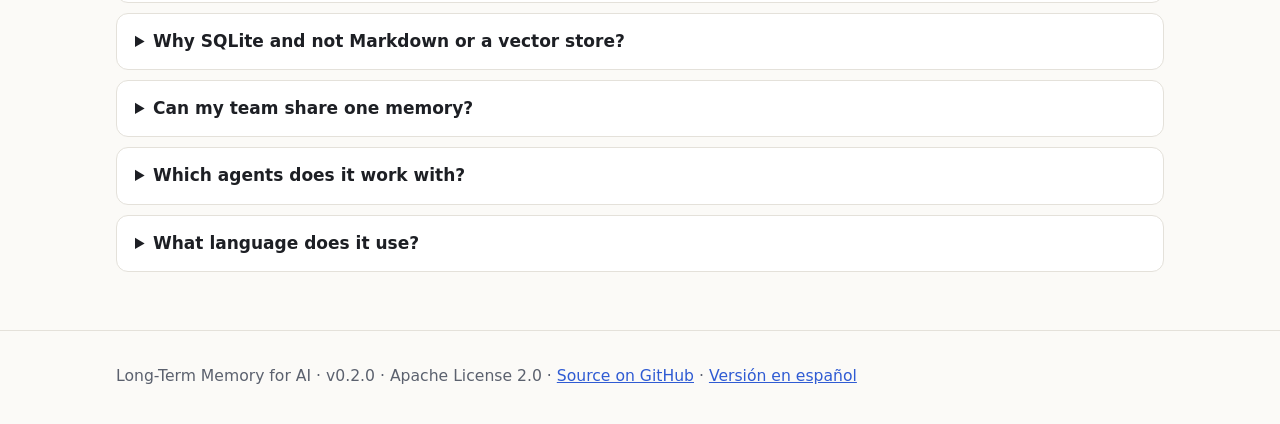
==== commit 8d4dfe91: "Release 0.2.0: high-volume event types, exact money, re-import notes - define-event-type marks an ev" ====
--- a/docs/index.html
+++ b/docs/index.html
@@ -28,7 +28,7 @@
 
 <main>
 <div class="wrap hero">
-  <p class="eyebrow">A skill for Claude Code and Codex · v0.1.0</p>
+  <p class="eyebrow">A skill for Claude Code and Codex · v0.2.0</p>
   <h1>Your agent forgets. Its memory doesn't have to.</h1>
   <p class="lead">Long-Term Memory for AI gives coding agents a persistent memory that lives in a local SQLite
     file inside each project. A new chat window, with no context at all, starts from what was decided,
@@ -124,14 +124,14 @@
 <section id="limits">
   <div class="wrap">
     <h2>Limitations</h2>
-    <p class="intro">Version 0.1.0 is useful today, and these are its honest edges.</p>
+    <p class="intro">Version 0.2.0 is useful today, and these are its honest edges.</p>
     <div class="grid">
       <div class="card warn"><h3>One machine, one project</h3><p>The memory is a local file. There is no sync, no server and no sharing between teammates or computers. It does not reach claude.ai in the browser.</p></div>
       <div class="card warn"><h3>It is as good as what gets recorded</h3><p>The agent decides what to store by following the skill. It can miss things or record them imperfectly; evidence and history make that visible and fixable, not impossible.</p></div>
       <div class="card warn"><h3>Nothing can be erased</h3><p>Append-only means a sensitive value cannot be deleted through the helper; it can only be corrected or retracted. Do not store secrets or data you may be required to erase.</p></div>
       <div class="card warn"><h3>Not encrypted</h3><p>Anyone who can read the project folder can read the memory file. Protect it like the rest of your source tree.</p></div>
       <div class="card warn"><h3>Keyword search, not semantic</h3><p><code>recall</code> uses SQLite full-text search (with singular/plural matching), not embeddings. Synonyms are found only if the words appear.</p></div>
-      <div class="card warn"><h3>It costs some context</h3><p>The brief is injected at every session start: the latest 8 items per section, typically a few thousand tokens. A one-line reminder is added to each message.</p></div>
+      <div class="card warn"><h3>It costs some context</h3><p>The brief is injected at every session start: the latest 8 items per section, typically a few thousand tokens. High-volume event types (imports, readings) are summarized in one line per type. A one-line reminder is added to each message.</p></div>
       <div class="card warn"><h3>Built for a few writers</h3><p>SQLite handles a few agents writing at once (they wait for each other). It is not a multi-user database server.</p></div>
       <div class="card warn"><h3>Early version</h3><p>Commands and the schema may still evolve. Upgrades migrate existing memories, and a newer memory opened by an older helper becomes read-only rather than damaged.</p></div>
     </div>
@@ -249,7 +249,7 @@
     <details><summary>Why SQLite and not Markdown or a vector store?</summary>
       <p>Because questions about a project are about facts, dates, owners, states and counts. SQLite answers them exactly, enforces append-only rules, needs no server and is a single portable file.</p></details>
     <details><summary>Can my team share one memory?</summary>
-      <p>Not in 0.1.0. The file is local and excluded from Git on purpose. Sharing would need sync and per-person access control, which this version does not provide.</p></details>
+      <p>Not yet. The file is local and excluded from Git on purpose. Sharing would need sync and per-person access control, which this version does not provide.</p></details>
     <details><summary>Which agents does it work with?</summary>
       <p>Claude Code (with hooks) and Codex (through <code>AGENTS.md</code>). Any agent that can read a skill file and run shell commands can follow the same protocol.</p></details>
     <details><summary>What language does it use?</summary>
@@ -260,7 +260,7 @@
 
 <footer>
   <div class="wrap">
-    Long-Term Memory for AI · v0.1.0 · Apache License 2.0 ·
+    Long-Term Memory for AI · v0.2.0 · Apache License 2.0 ·
     <a href="https://github.com/proteo5/long-term-memory-for-AI">Source on GitHub</a> ·
     <a href="es/">Versión en español</a>
   </div>
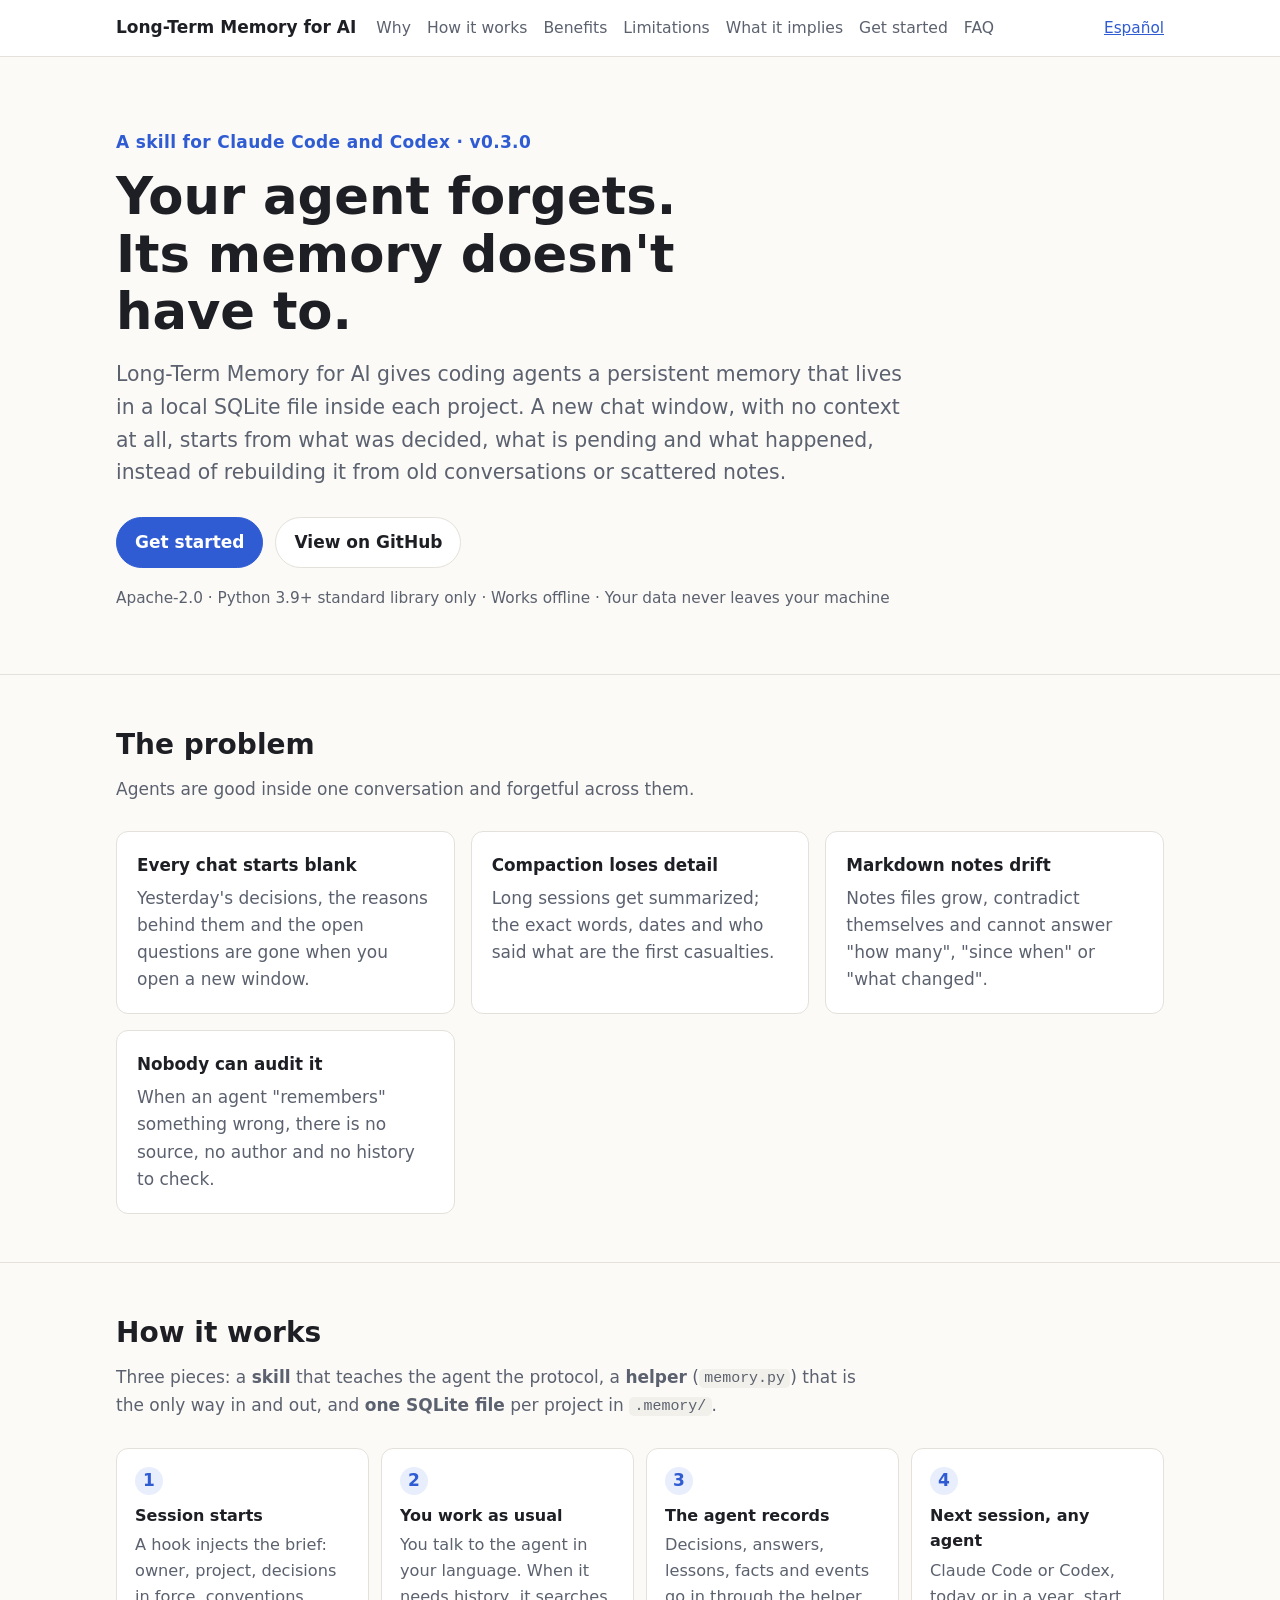
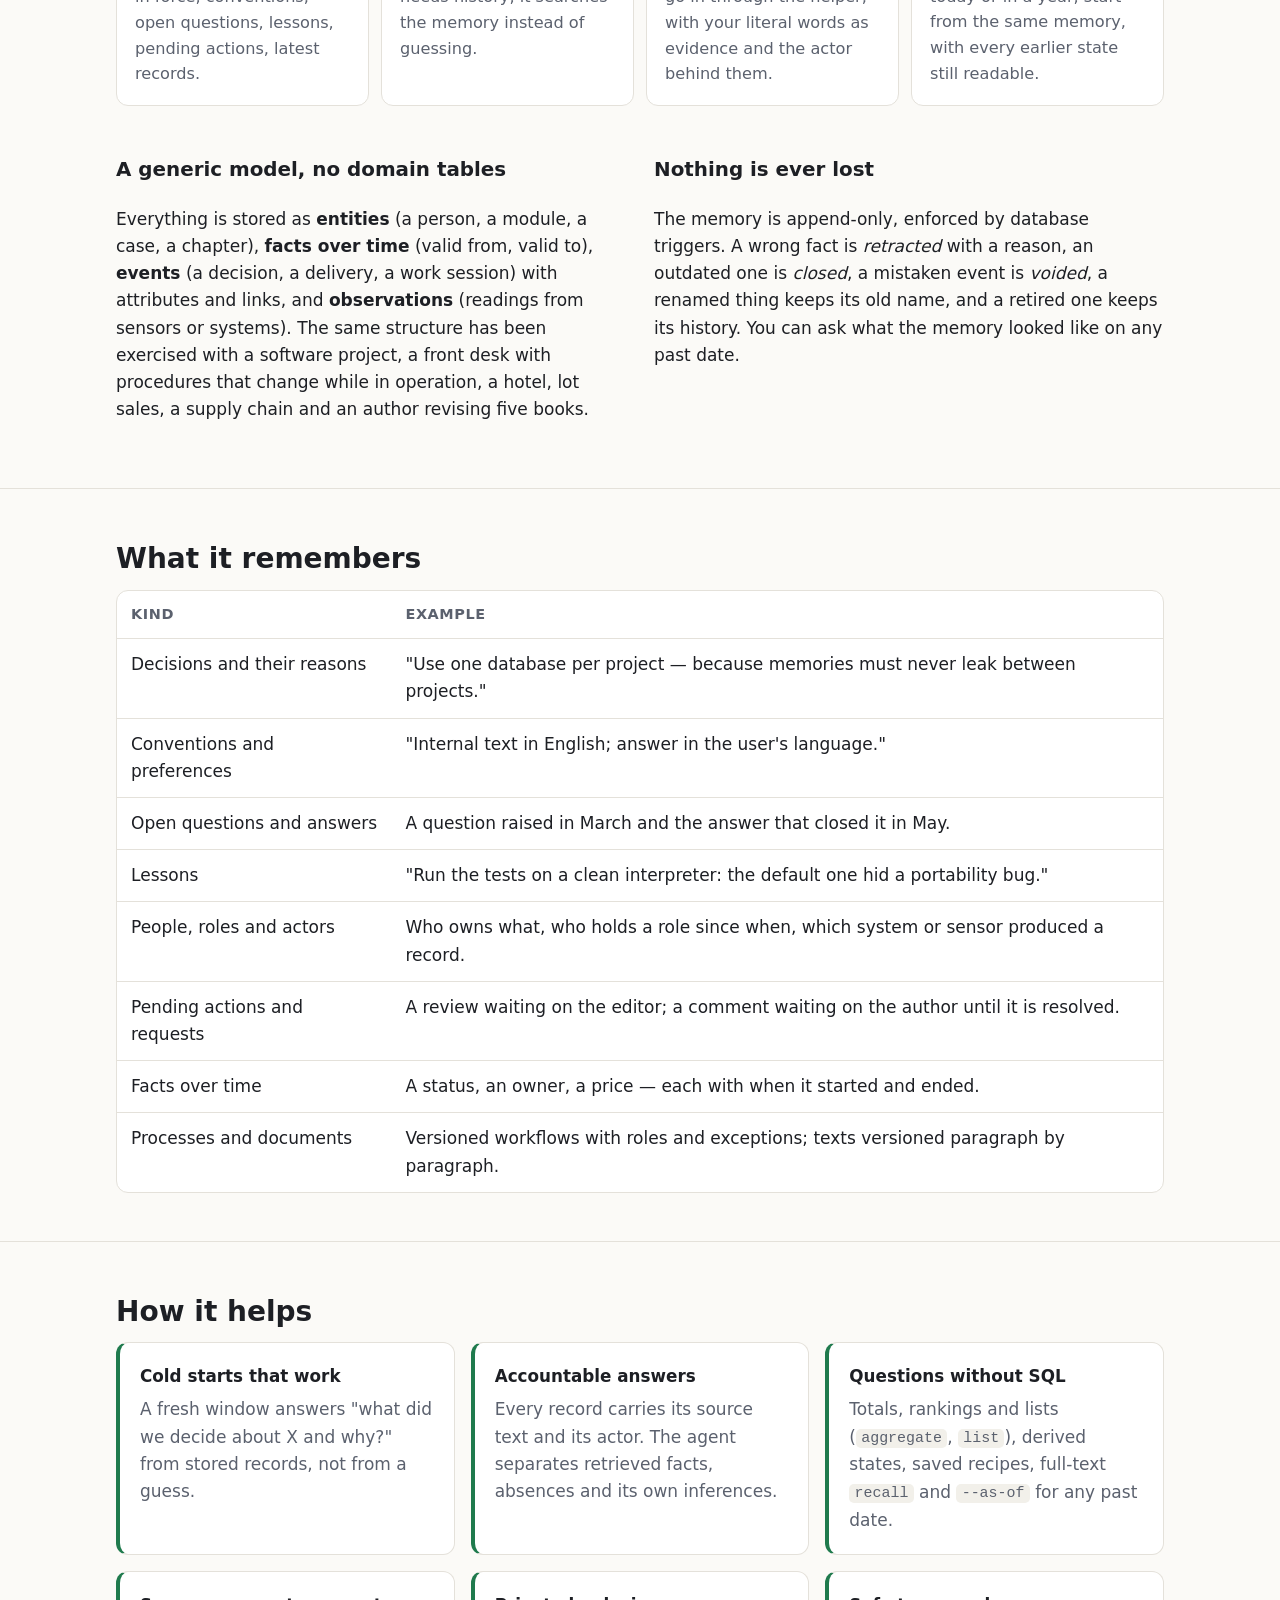
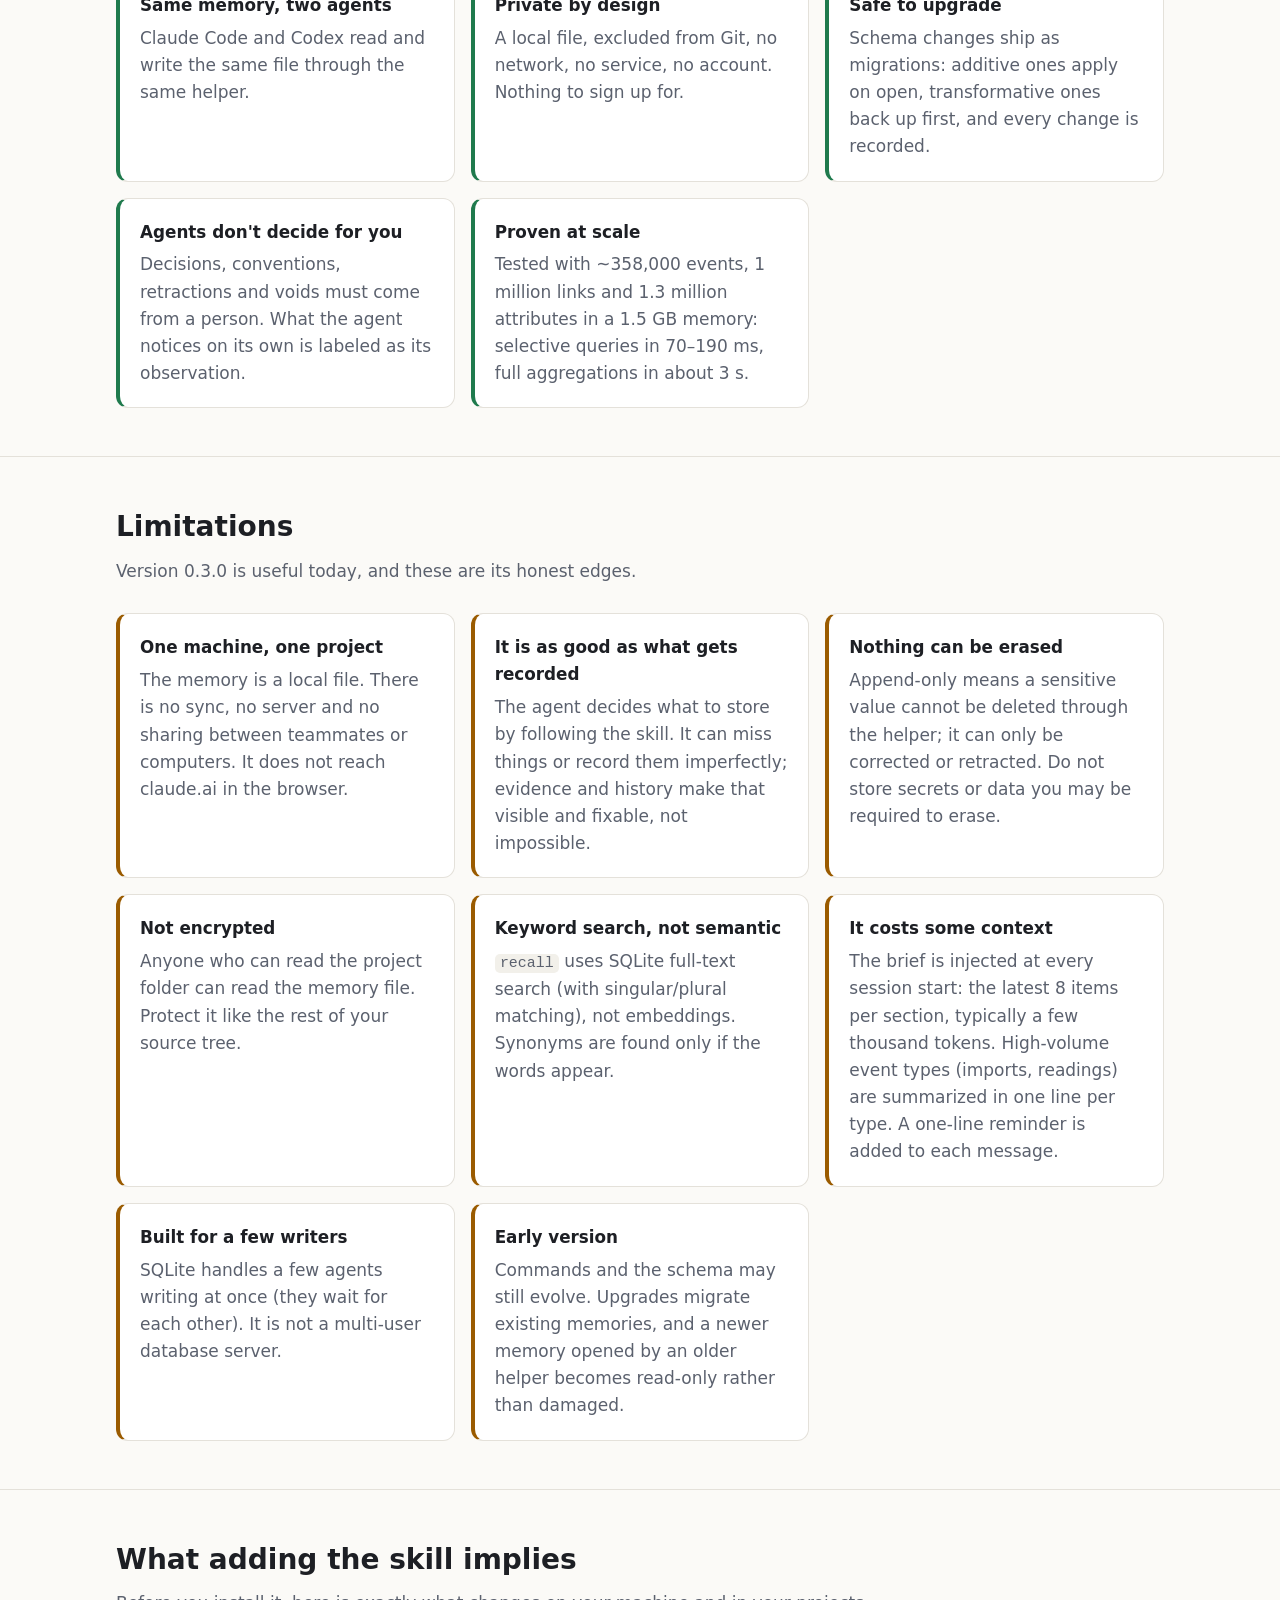
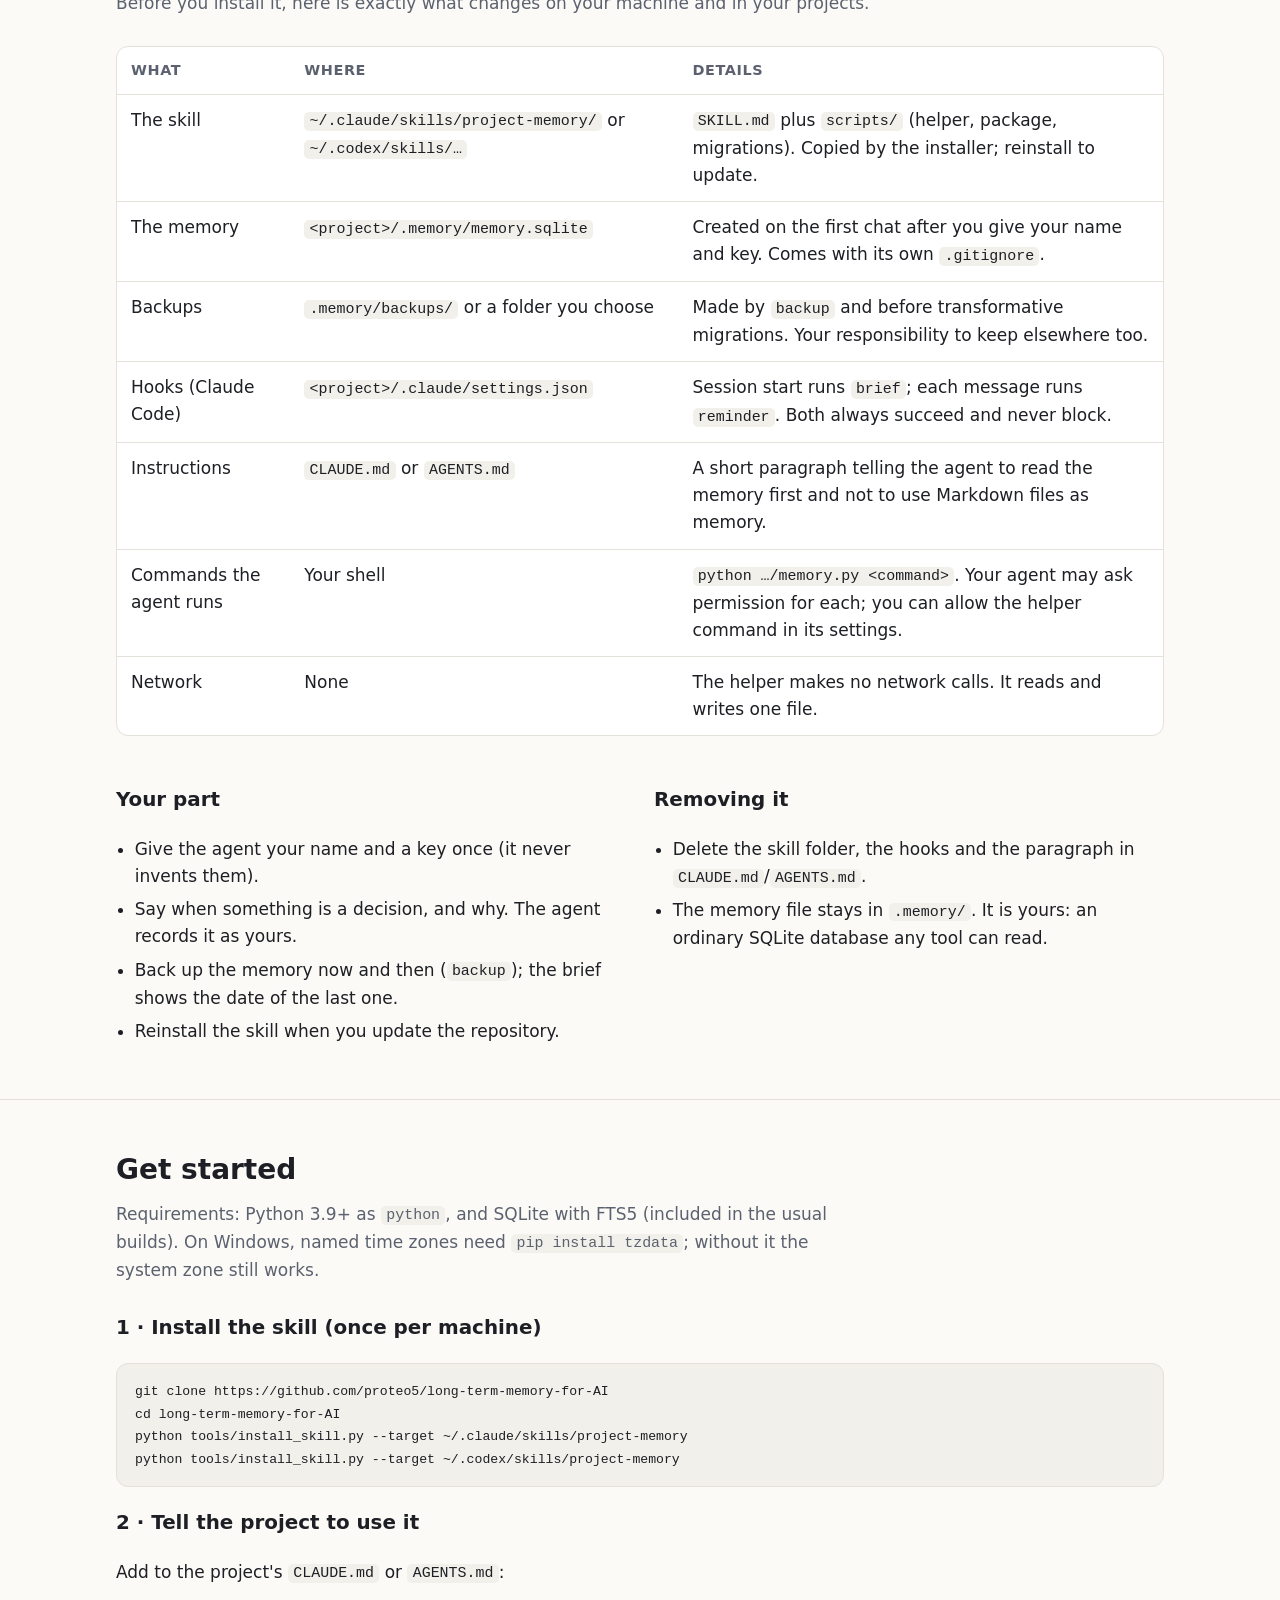
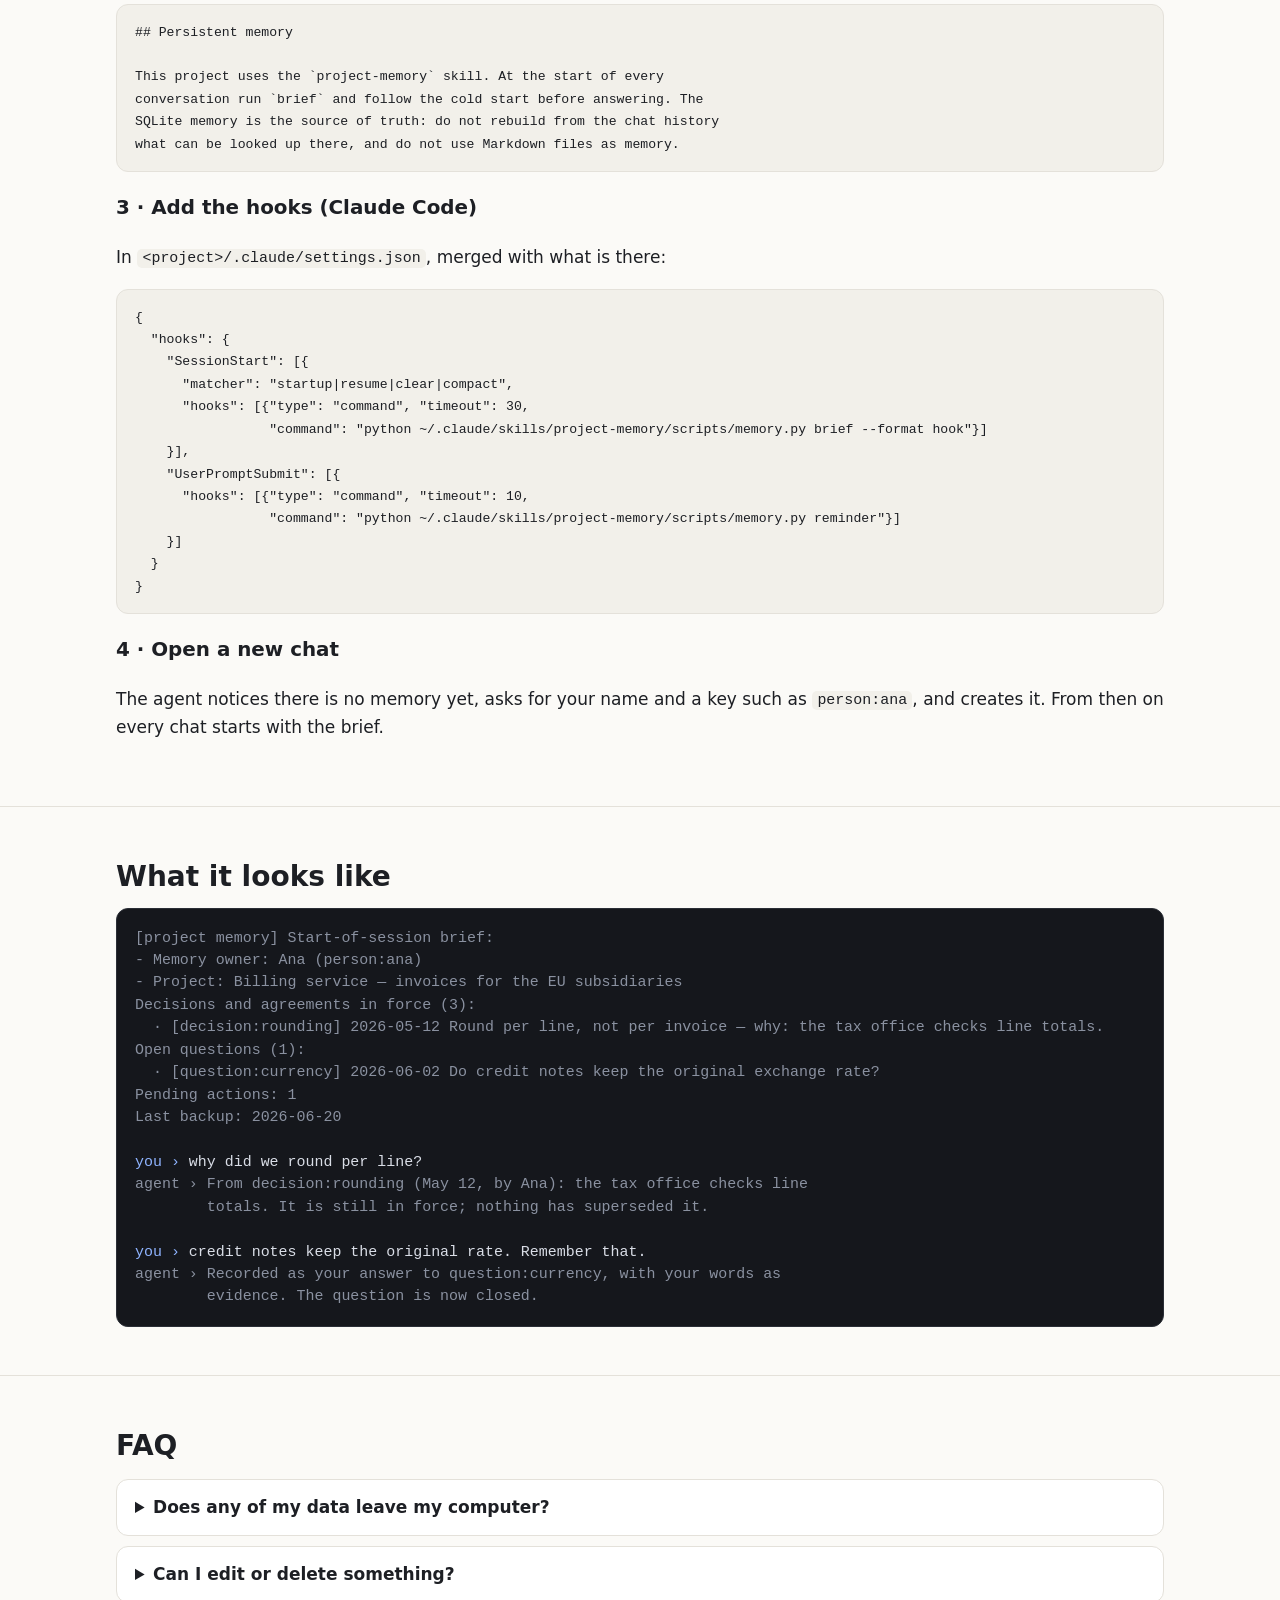
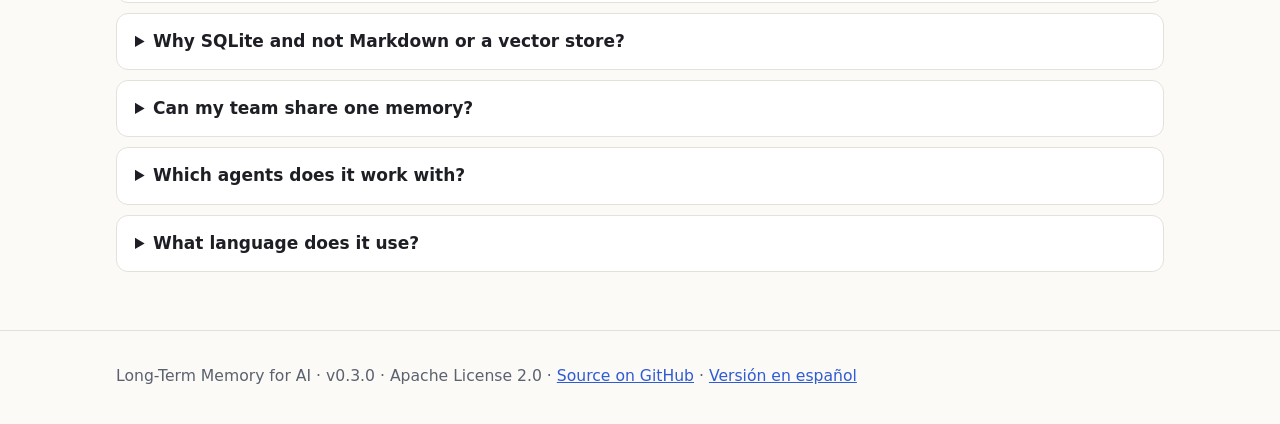
==== commit 2deace53: "Release 0.3.0: facts in force, --as-of for facts and entities, first(), measures through paths - One" ====
--- a/docs/index.html
+++ b/docs/index.html
@@ -28,7 +28,7 @@
 
 <main>
 <div class="wrap hero">
-  <p class="eyebrow">A skill for Claude Code and Codex · v0.2.0</p>
+  <p class="eyebrow">A skill for Claude Code and Codex · v0.3.0</p>
   <h1>Your agent forgets. Its memory doesn't have to.</h1>
   <p class="lead">Long-Term Memory for AI gives coding agents a persistent memory that lives in a local SQLite
     file inside each project. A new chat window, with no context at all, starts from what was decided,
@@ -124,7 +124,7 @@
 <section id="limits">
   <div class="wrap">
     <h2>Limitations</h2>
-    <p class="intro">Version 0.2.0 is useful today, and these are its honest edges.</p>
+    <p class="intro">Version 0.3.0 is useful today, and these are its honest edges.</p>
     <div class="grid">
       <div class="card warn"><h3>One machine, one project</h3><p>The memory is a local file. There is no sync, no server and no sharing between teammates or computers. It does not reach claude.ai in the browser.</p></div>
       <div class="card warn"><h3>It is as good as what gets recorded</h3><p>The agent decides what to store by following the skill. It can miss things or record them imperfectly; evidence and history make that visible and fixable, not impossible.</p></div>
@@ -260,7 +260,7 @@
 
 <footer>
   <div class="wrap">
-    Long-Term Memory for AI · v0.2.0 · Apache License 2.0 ·
+    Long-Term Memory for AI · v0.3.0 · Apache License 2.0 ·
     <a href="https://github.com/proteo5/long-term-memory-for-AI">Source on GitHub</a> ·
     <a href="es/">Versión en español</a>
   </div>
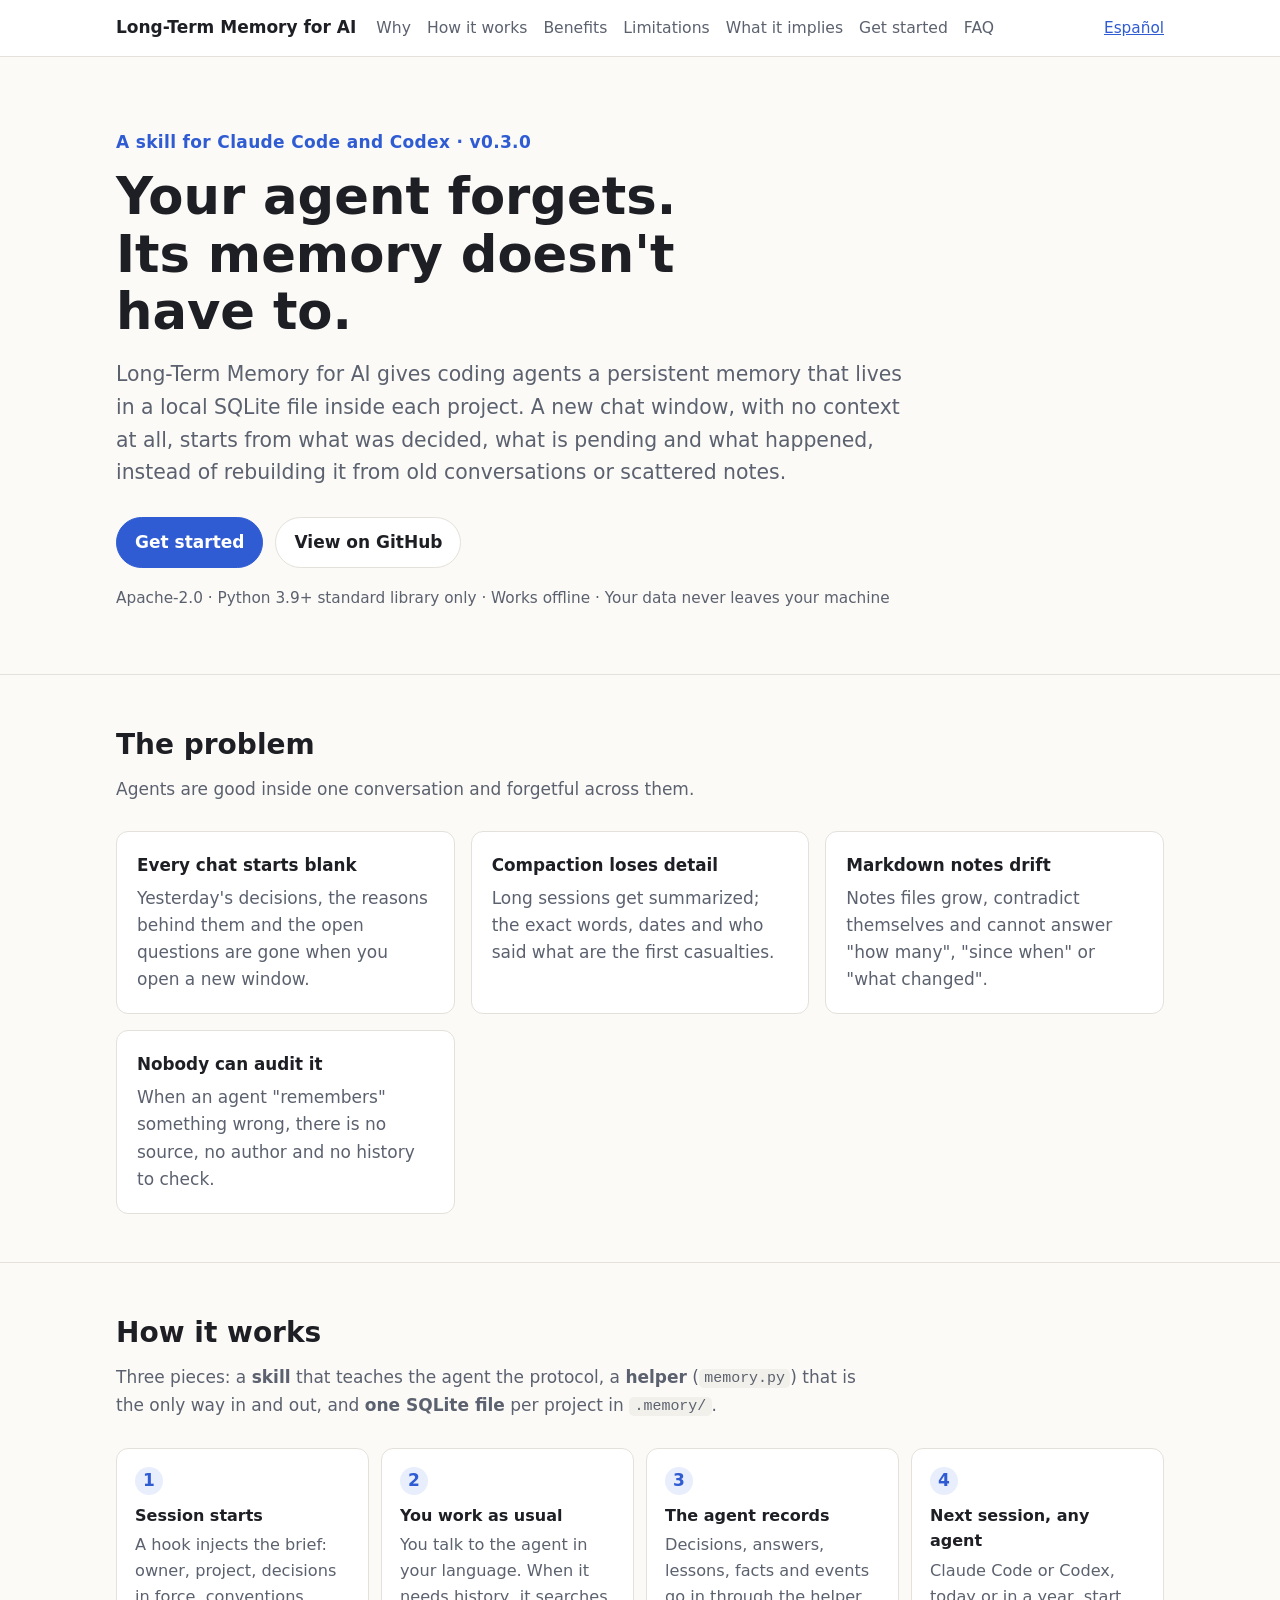
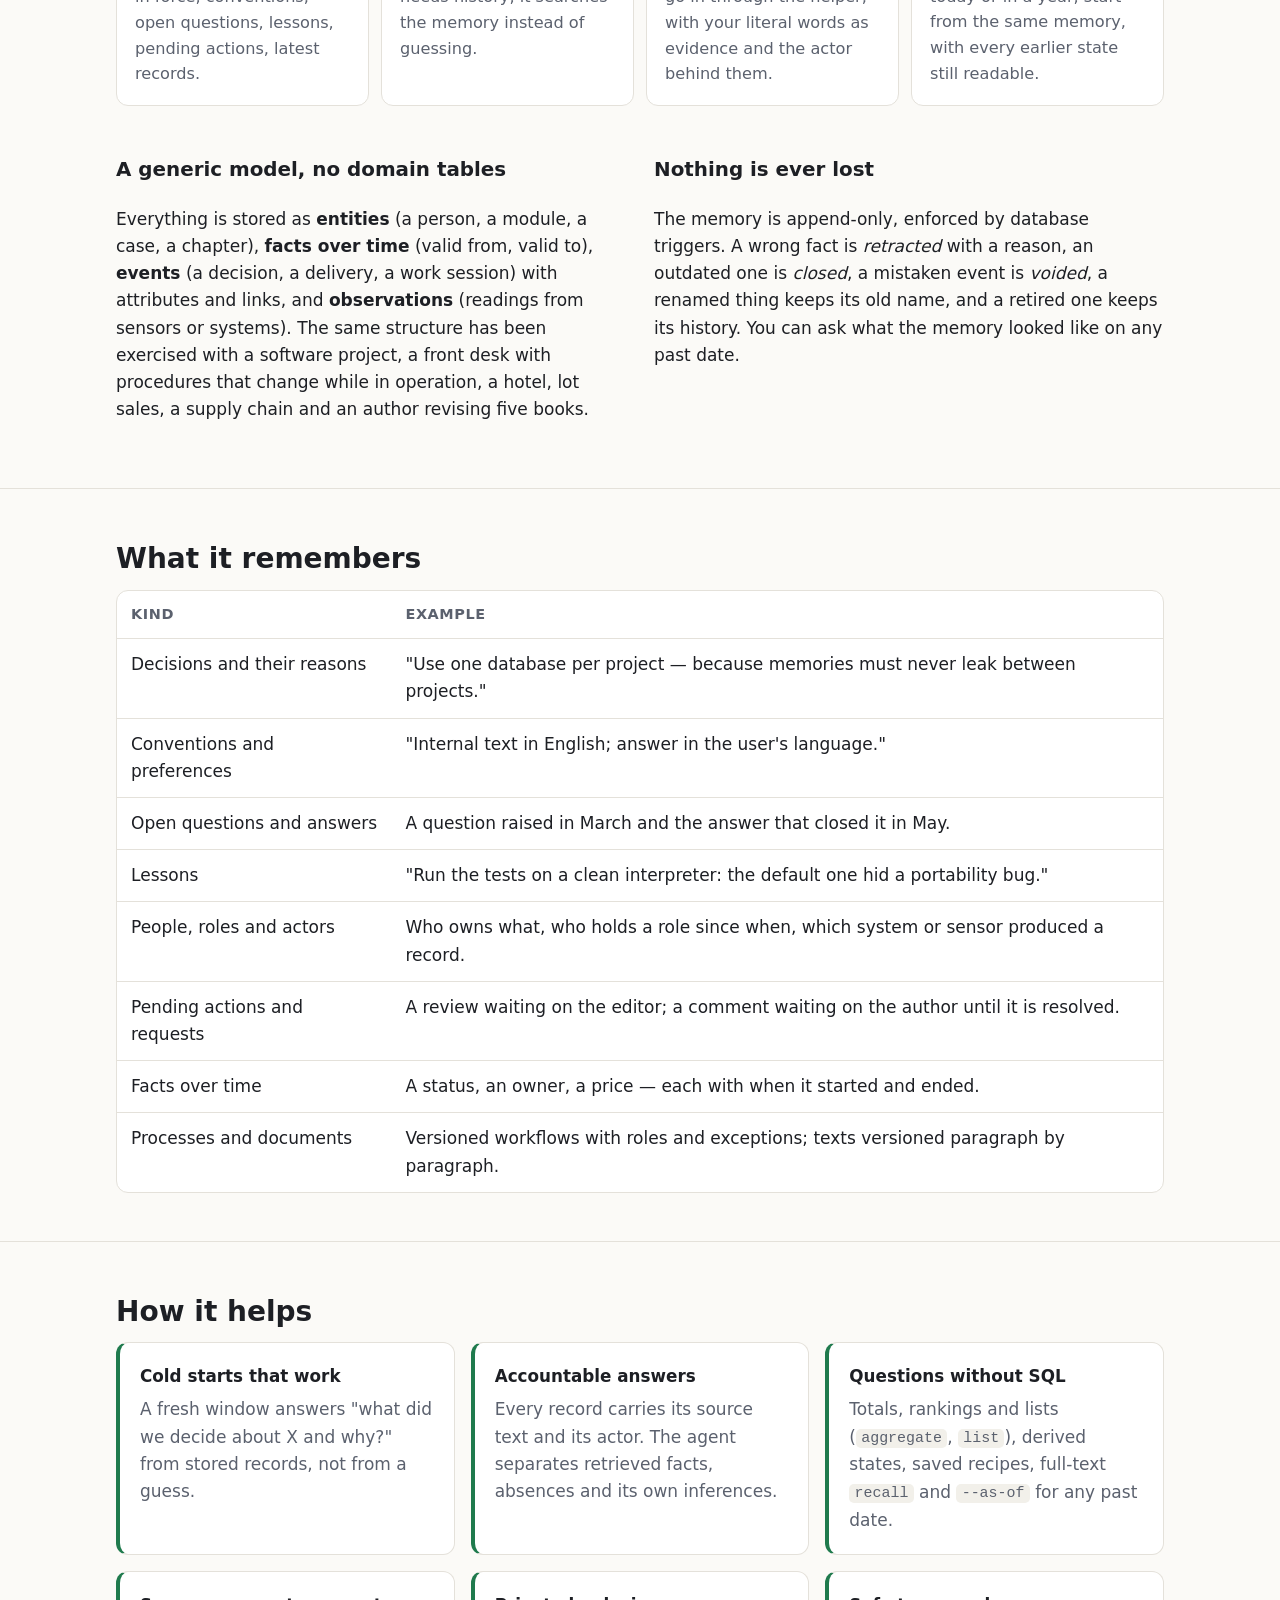
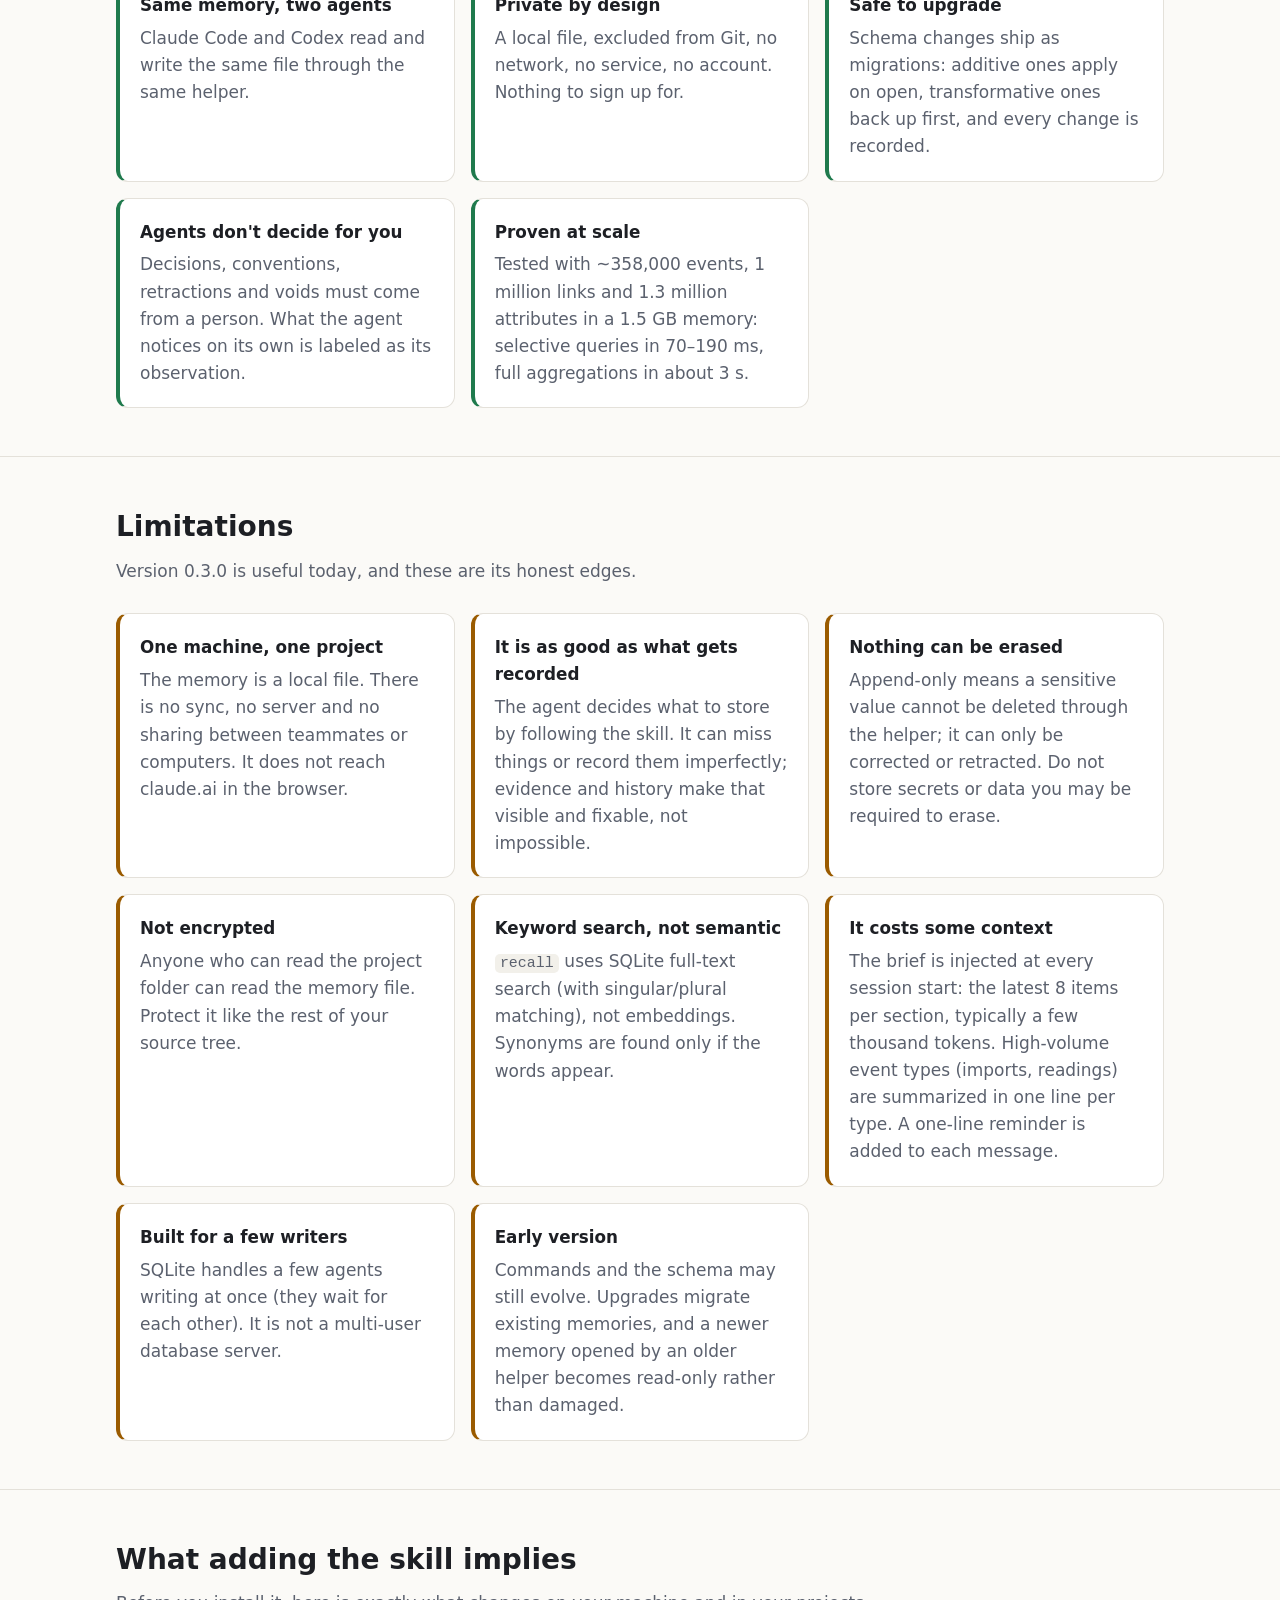
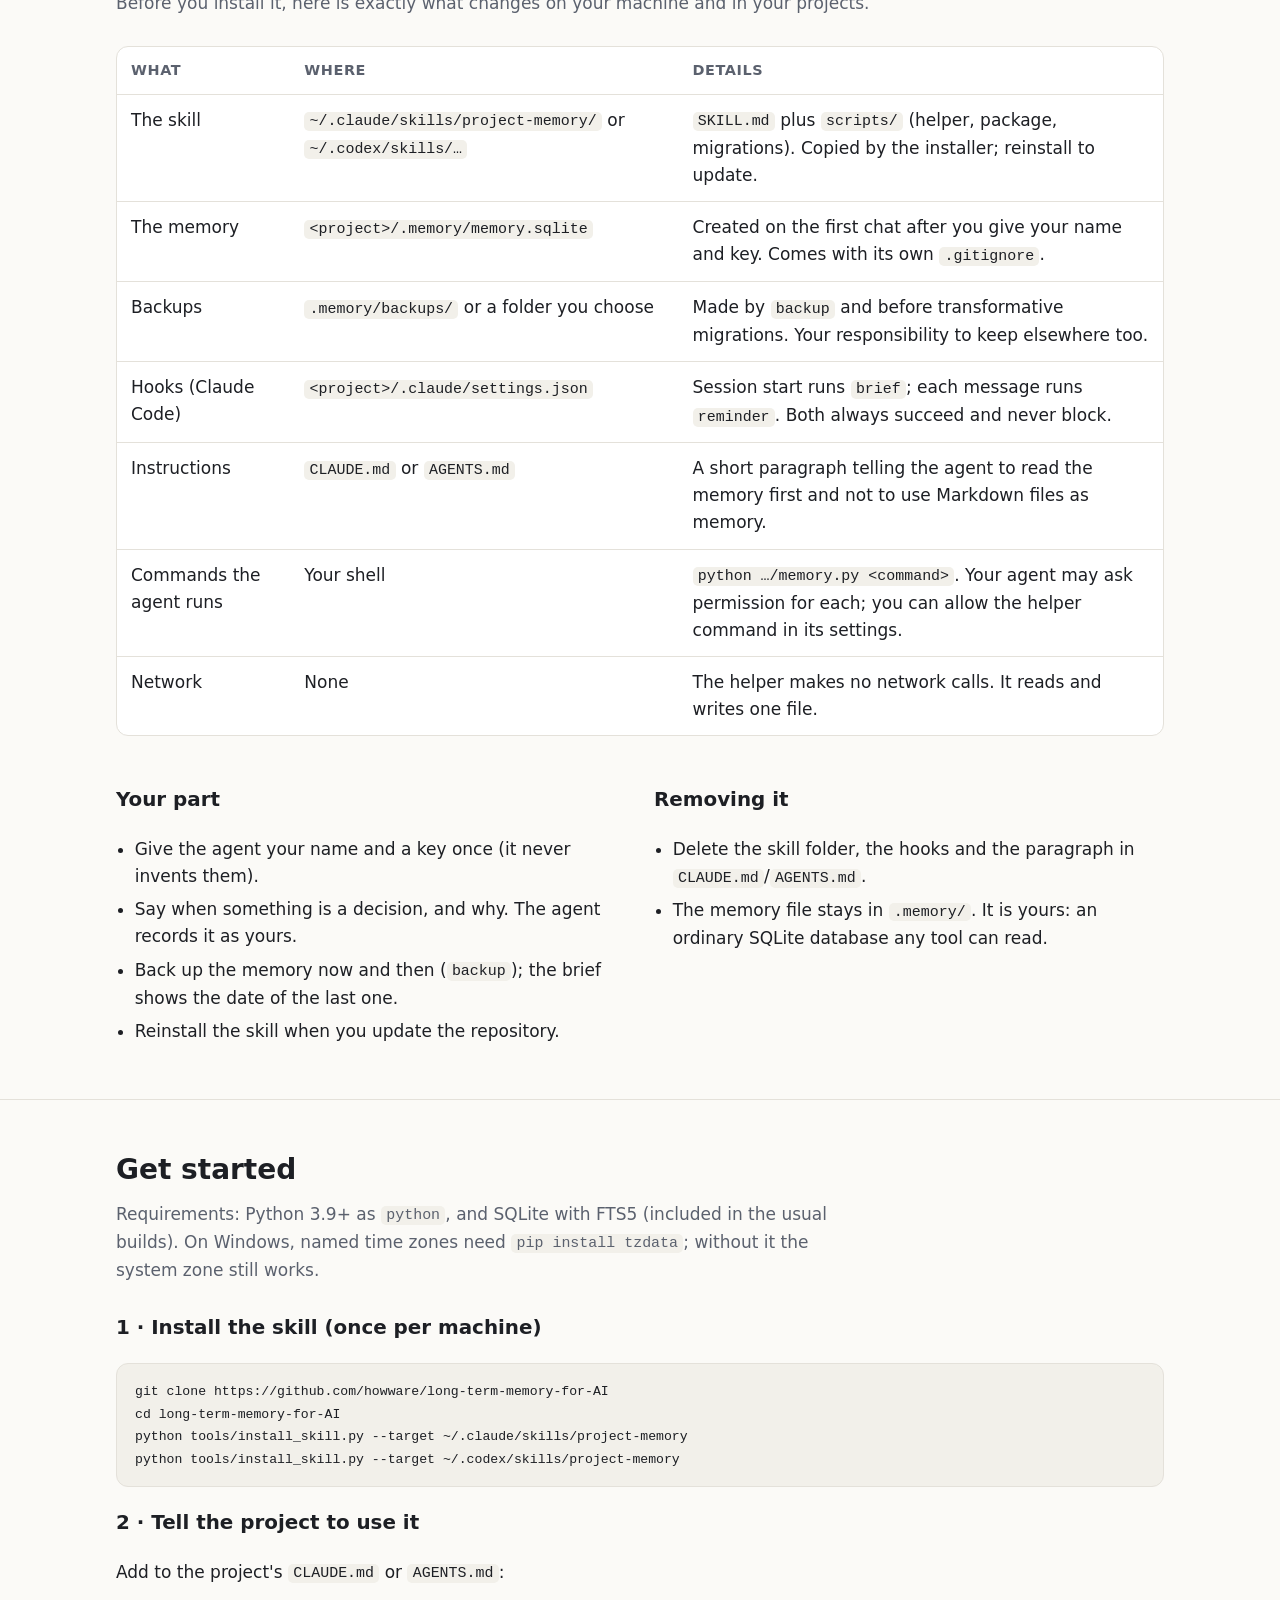
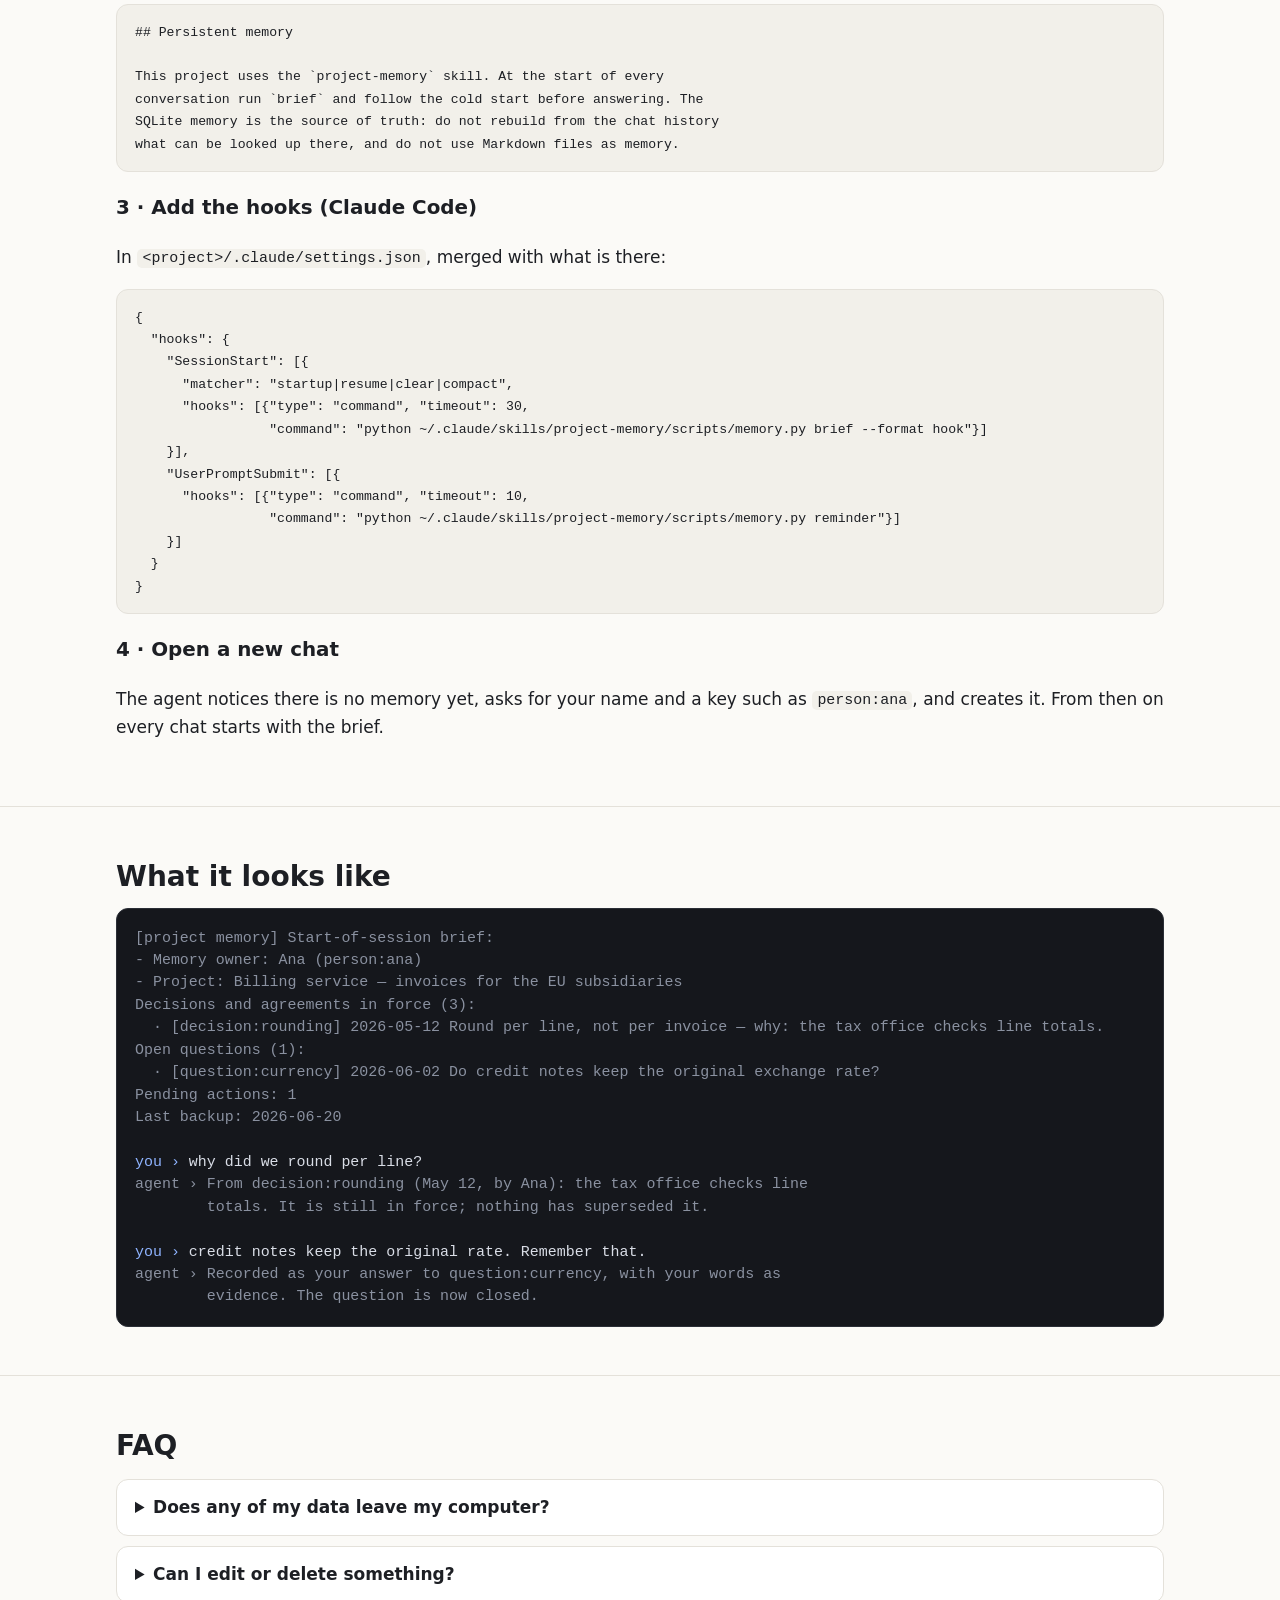
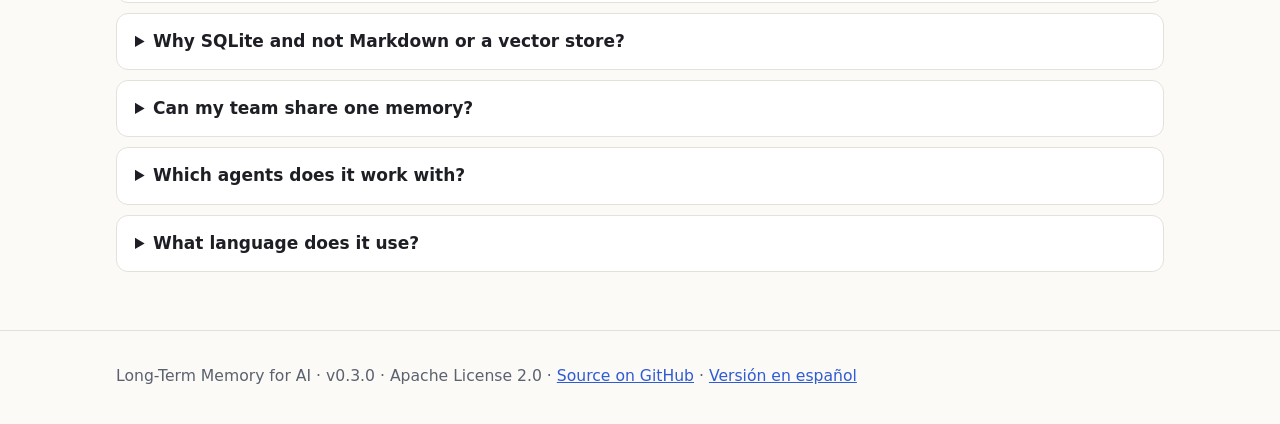
==== commit 62fd2ca4: "Moved to the howware organization: update links github.com/proteo5/* -> github.com/howware/*; projec" ====
--- a/docs/index.html
+++ b/docs/index.html
@@ -35,7 +35,7 @@
     what is pending and what happened, instead of rebuilding it from old conversations or scattered notes.</p>
   <div class="actions">
     <a class="button primary" href="#start">Get started</a>
-    <a class="button" href="https://github.com/proteo5/long-term-memory-for-AI">View on GitHub</a>
+    <a class="button" href="https://github.com/howware/long-term-memory-for-AI">View on GitHub</a>
   </div>
   <p class="meta">Apache-2.0 · Python 3.9+ standard library only · Works offline · Your data never leaves your machine</p>
 </div>
@@ -183,7 +183,7 @@
     <p class="intro">Requirements: Python 3.9+ as <code>python</code>, and SQLite with FTS5 (included in the usual builds).
       On Windows, named time zones need <code>pip install tzdata</code>; without it the system zone still works.</p>
     <h3>1 · Install the skill (once per machine)</h3>
-<pre><code>git clone https://github.com/proteo5/long-term-memory-for-AI
+<pre><code>git clone https://github.com/howware/long-term-memory-for-AI
 cd long-term-memory-for-AI
 python tools/install_skill.py --target ~/.claude/skills/project-memory
 python tools/install_skill.py --target ~/.codex/skills/project-memory</code></pre>
@@ -261,7 +261,7 @@
 <footer>
   <div class="wrap">
     Long-Term Memory for AI · v0.3.0 · Apache License 2.0 ·
-    <a href="https://github.com/proteo5/long-term-memory-for-AI">Source on GitHub</a> ·
+    <a href="https://github.com/howware/long-term-memory-for-AI">Source on GitHub</a> ·
     <a href="es/">Versión en español</a>
   </div>
 </footer>
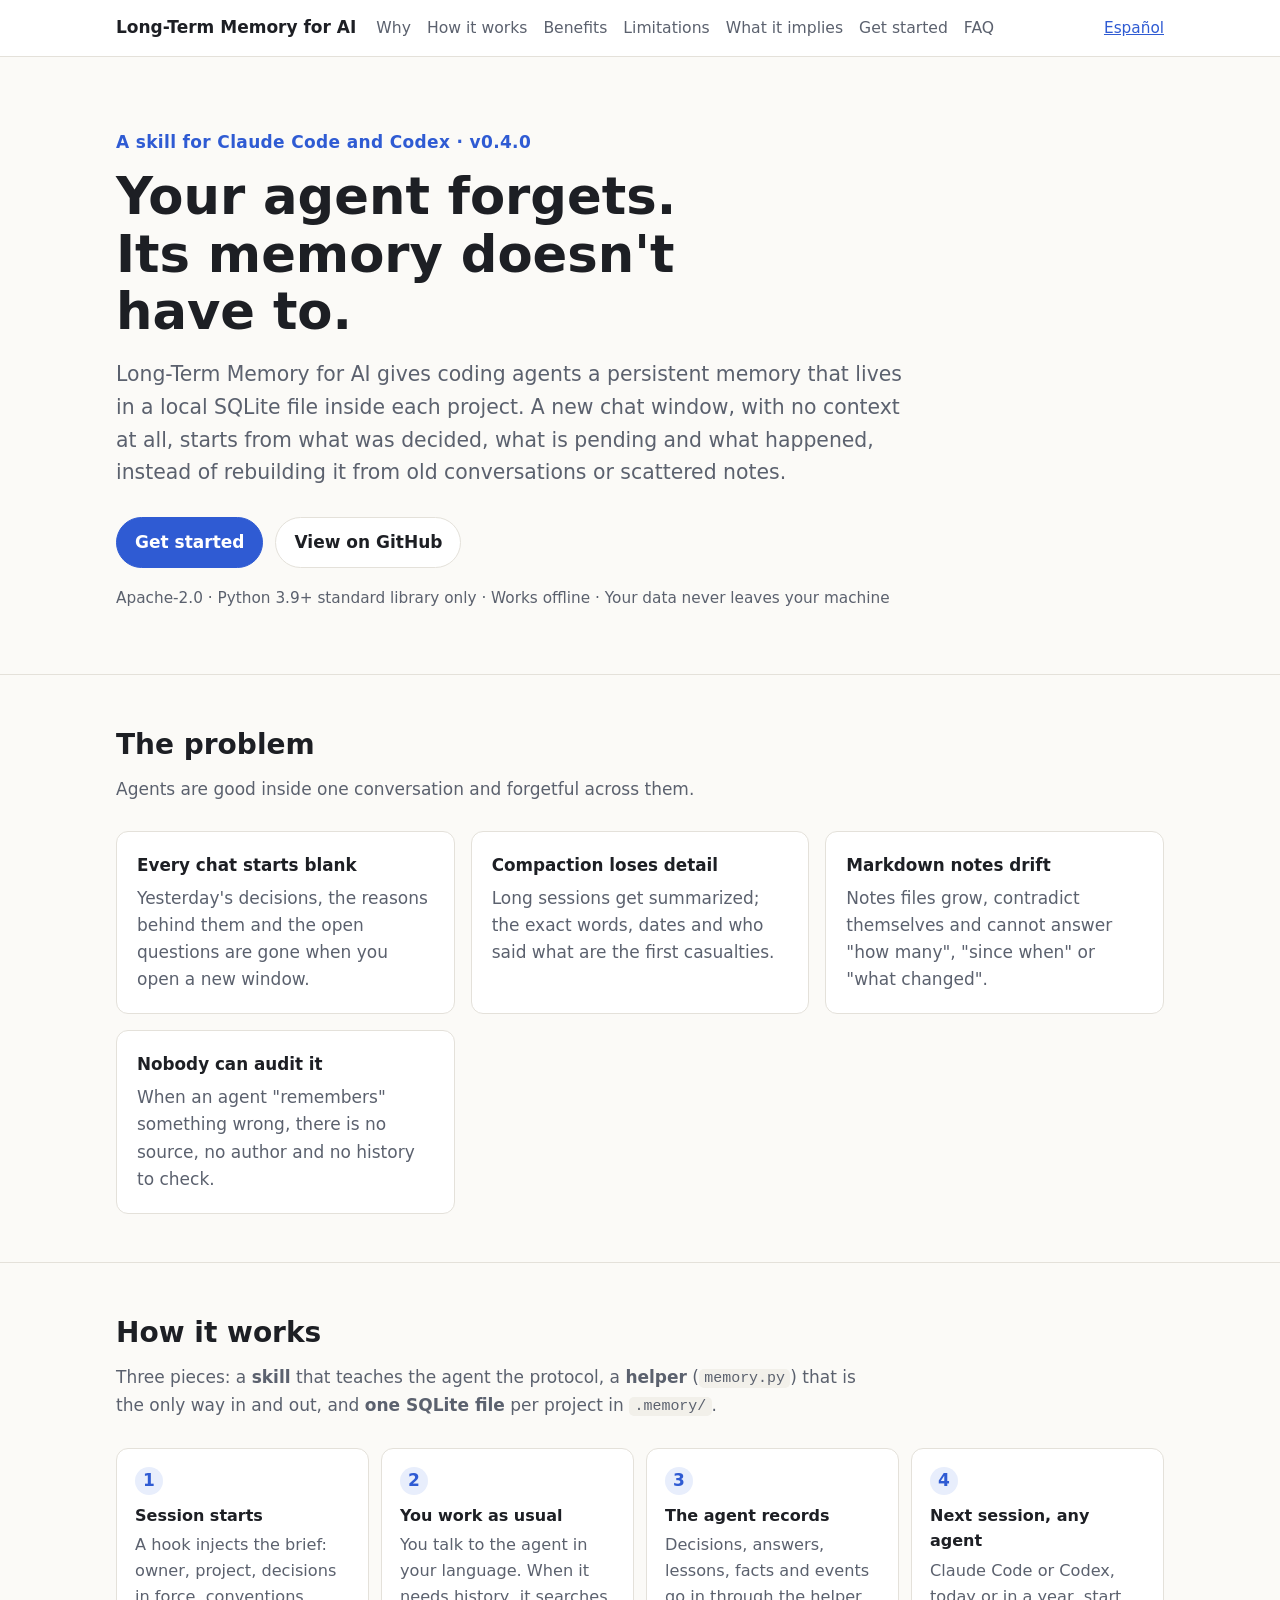
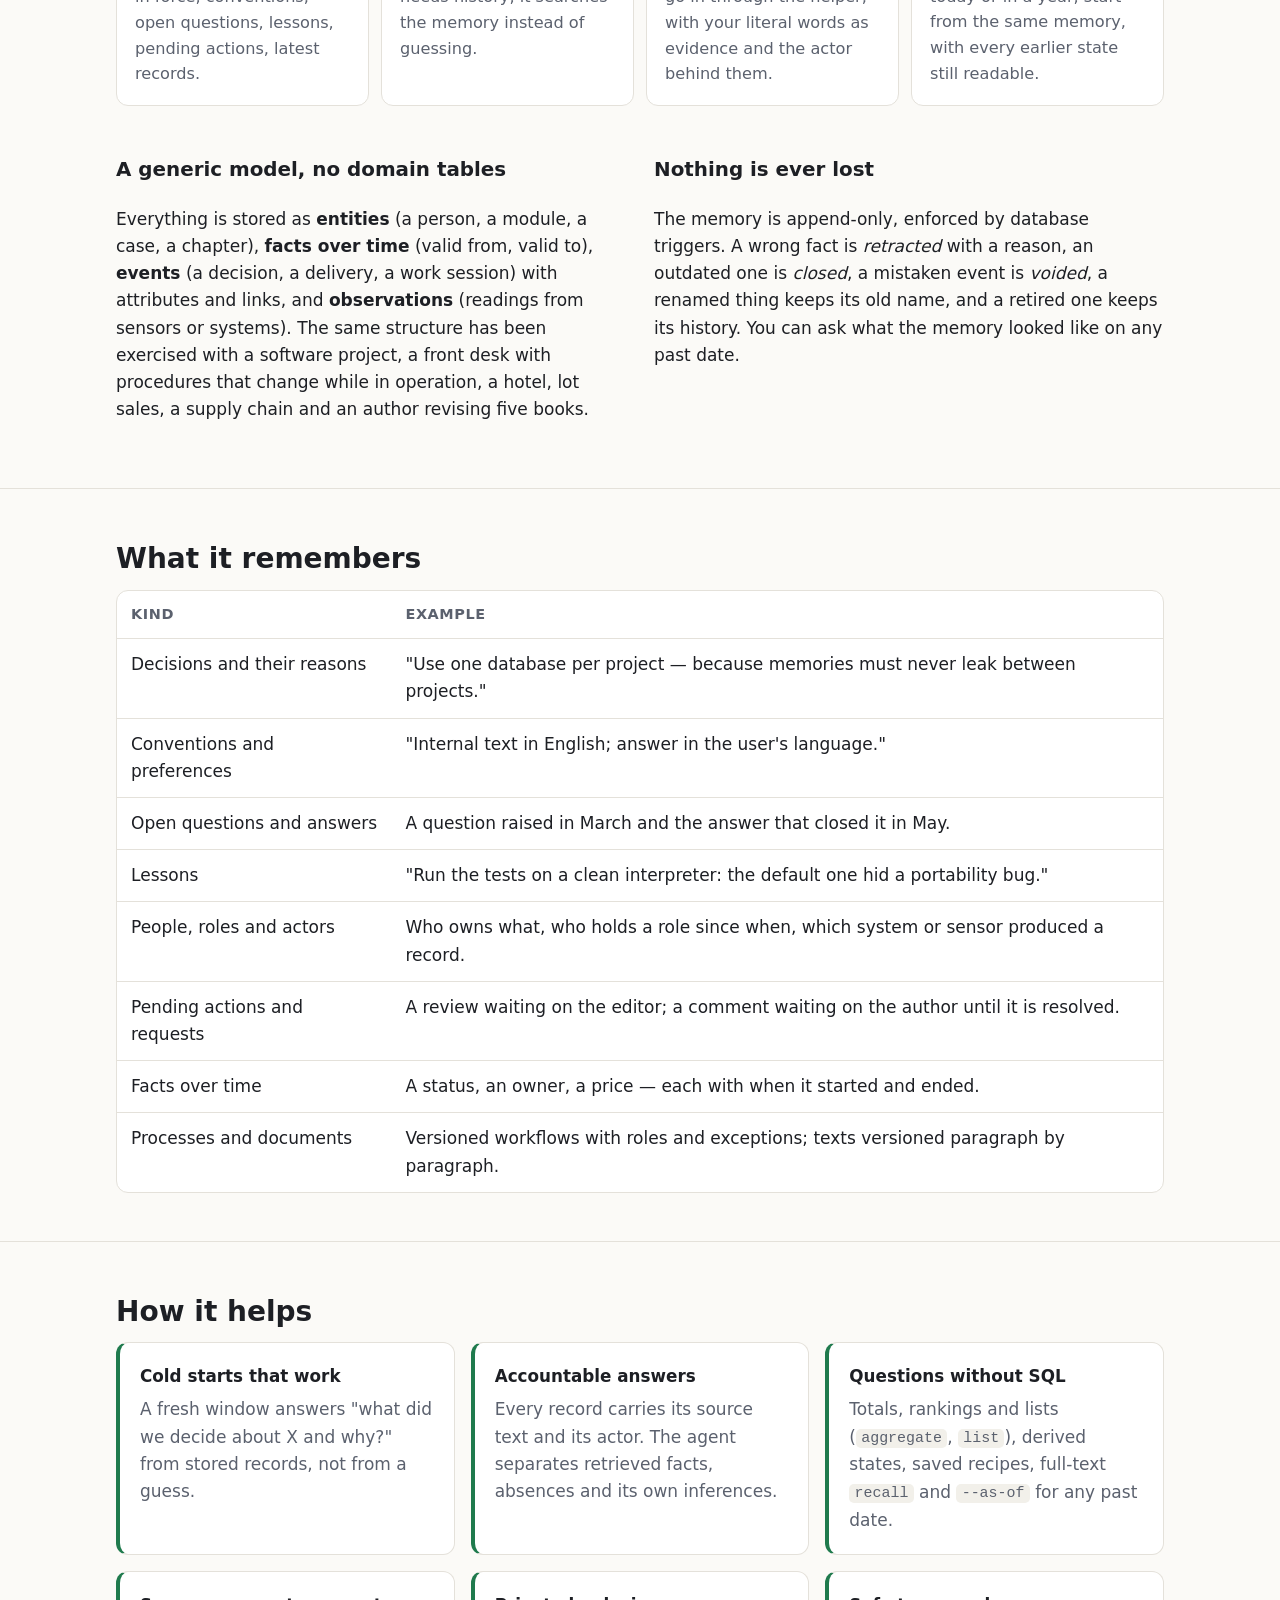
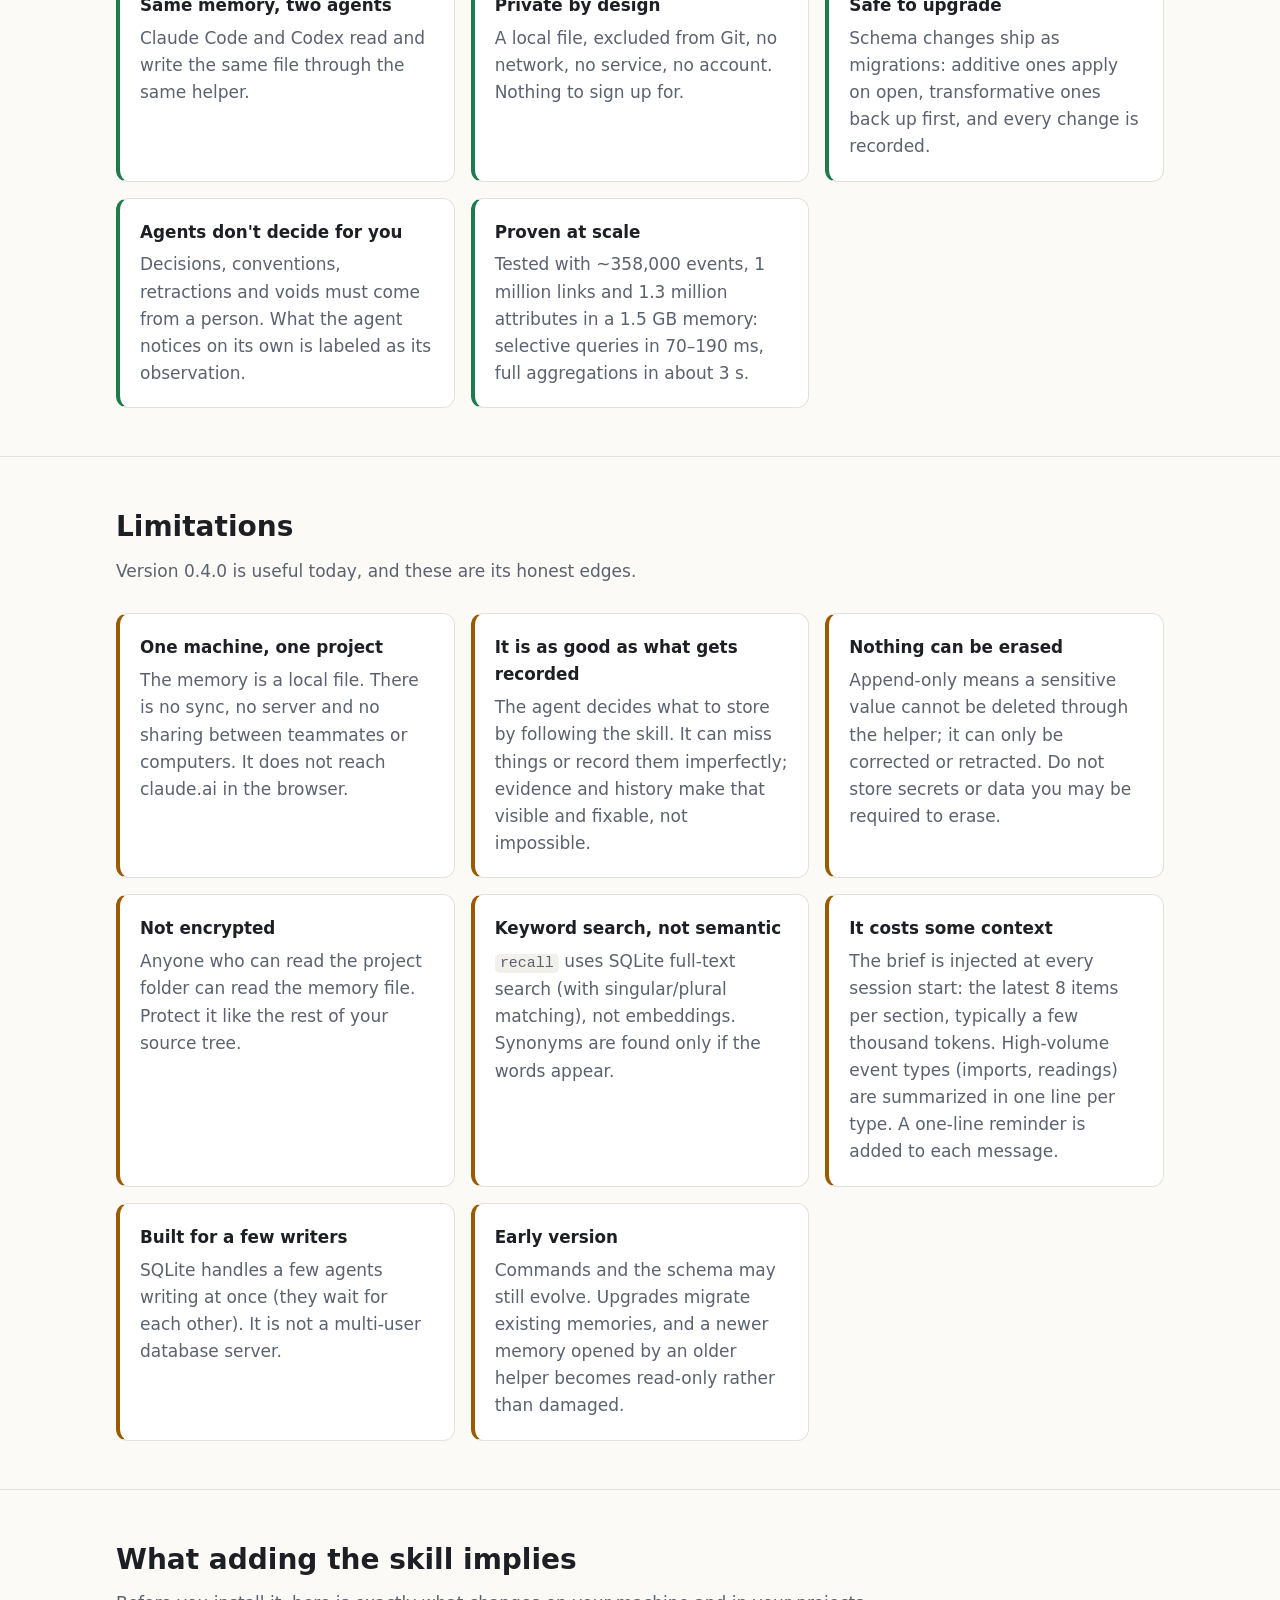
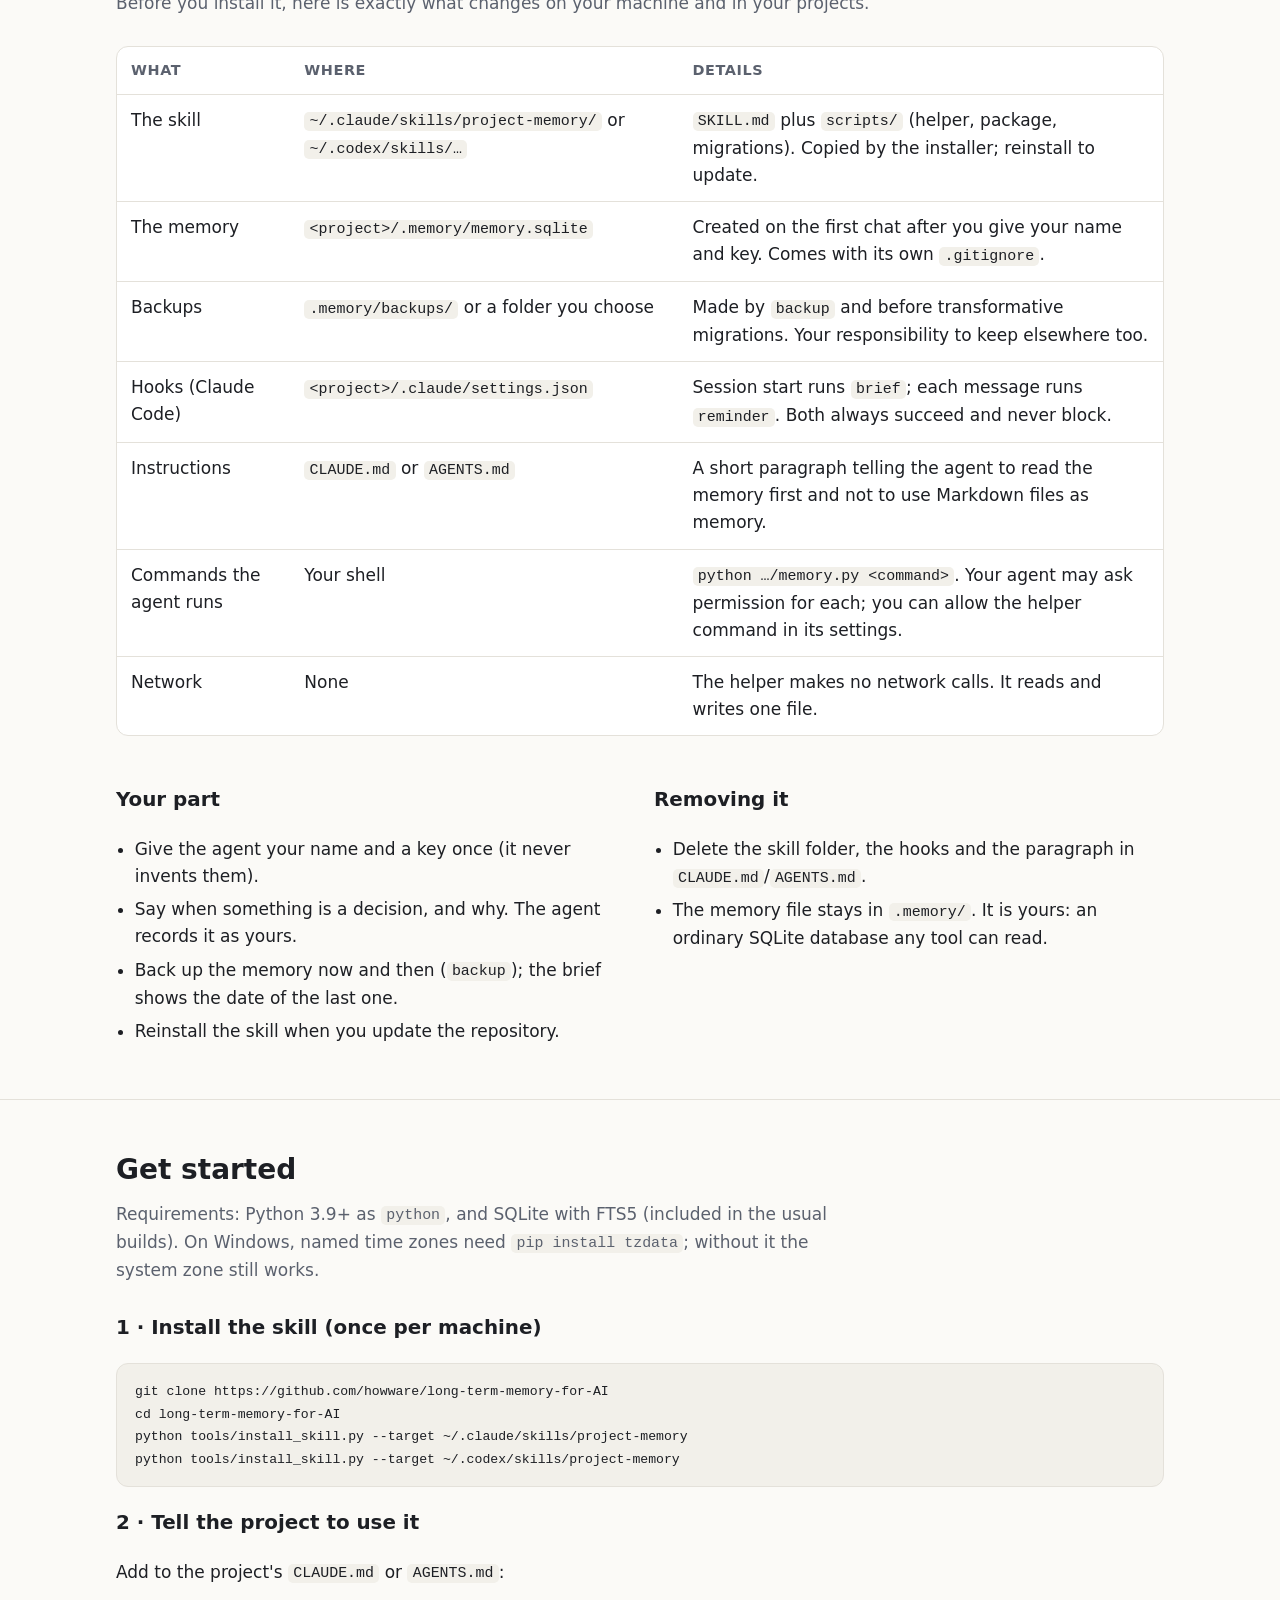
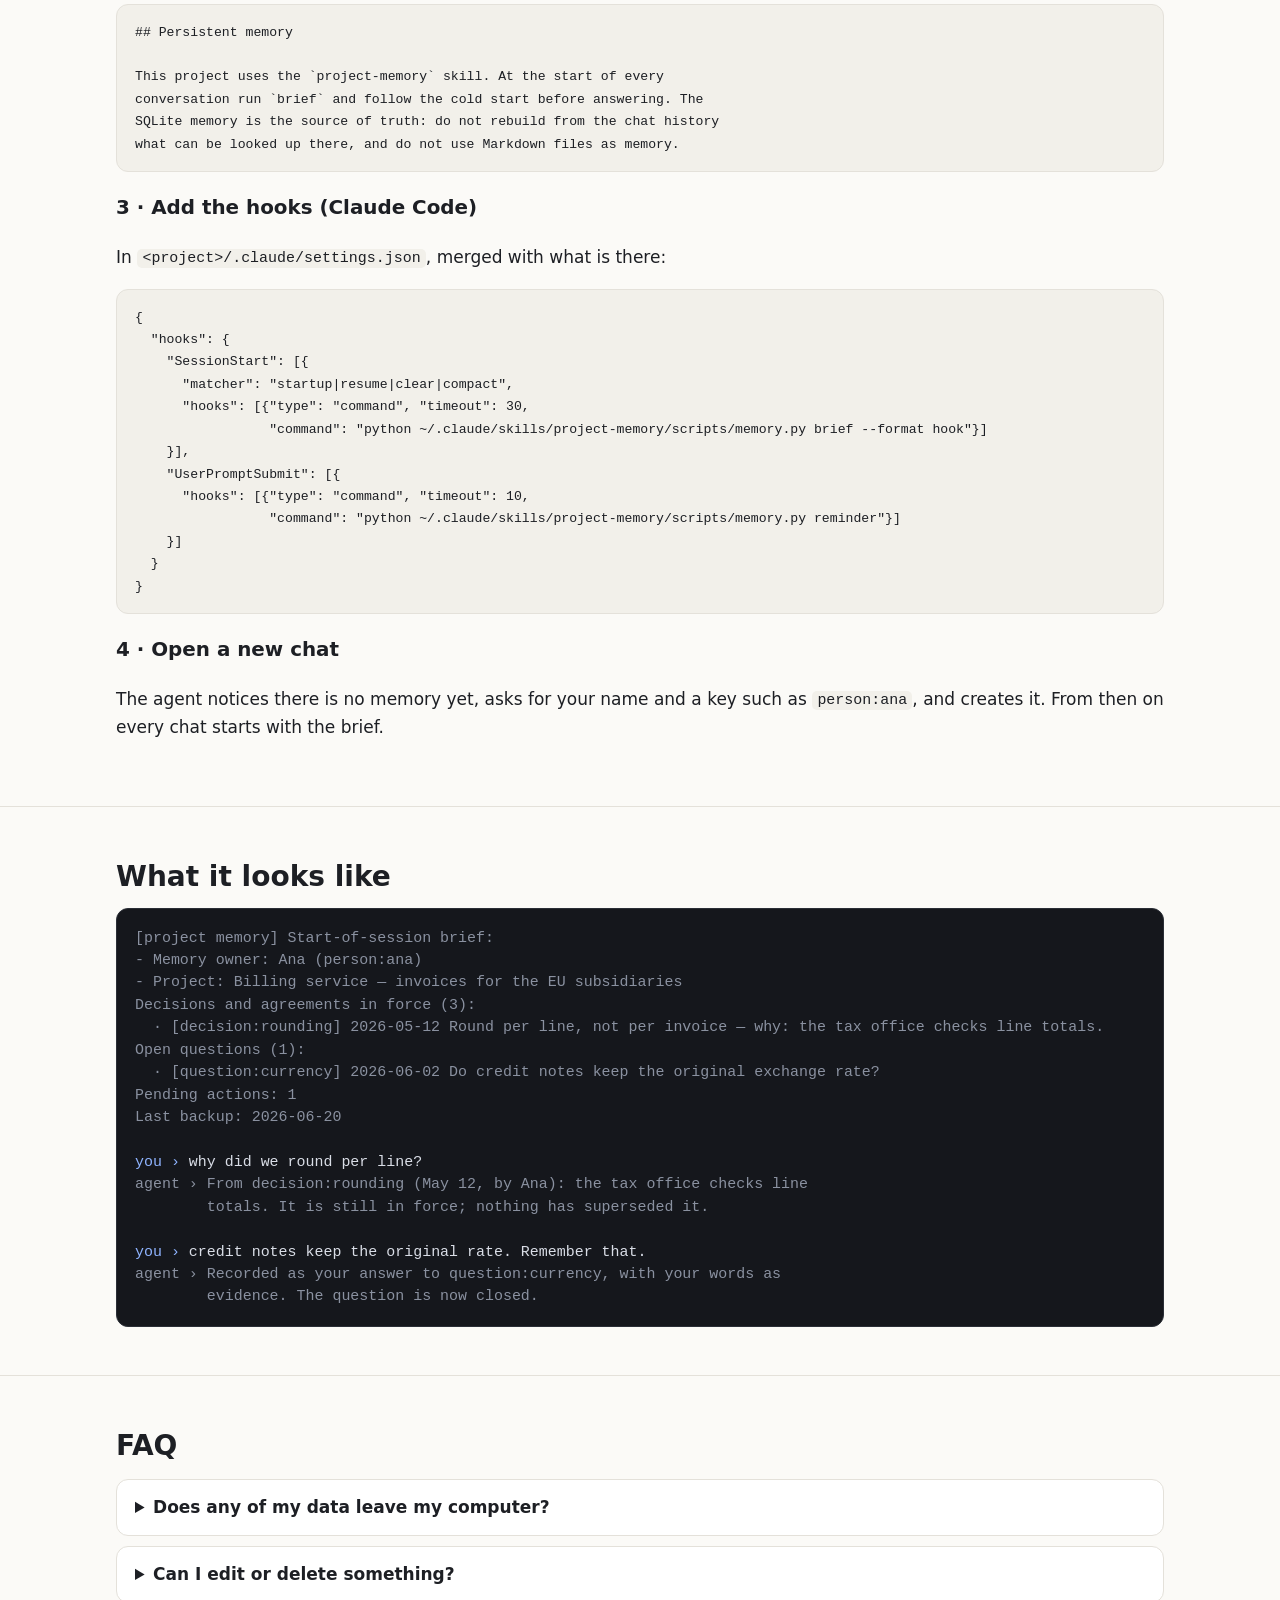
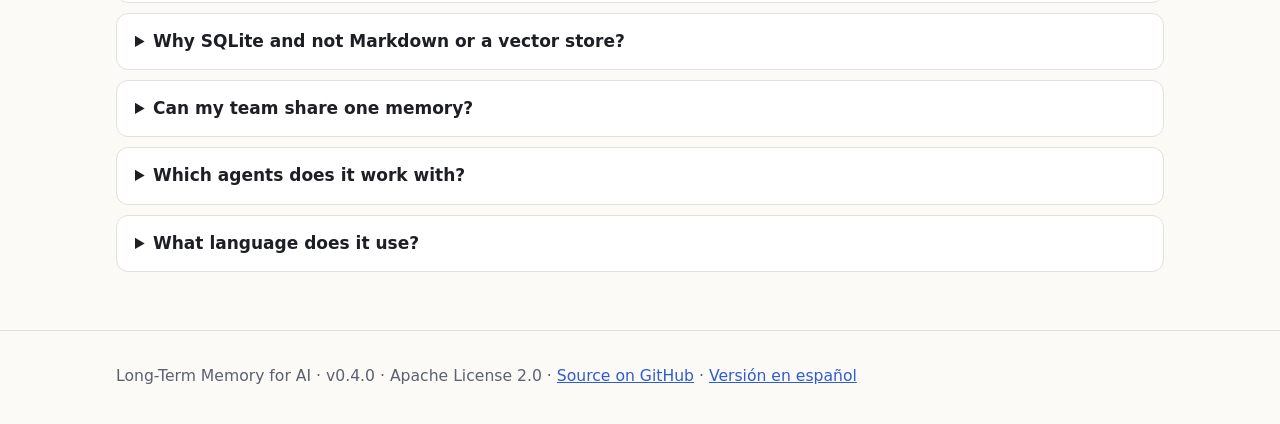
==== commit 961fc1c1: "Release 0.4.0: a resent keyed event gains the links it lacks Several importers can share one record " ====
--- a/docs/index.html
+++ b/docs/index.html
@@ -28,7 +28,7 @@
 
 <main>
 <div class="wrap hero">
-  <p class="eyebrow">A skill for Claude Code and Codex · v0.3.0</p>
+  <p class="eyebrow">A skill for Claude Code and Codex · v0.4.0</p>
   <h1>Your agent forgets. Its memory doesn't have to.</h1>
   <p class="lead">Long-Term Memory for AI gives coding agents a persistent memory that lives in a local SQLite
     file inside each project. A new chat window, with no context at all, starts from what was decided,
@@ -124,7 +124,7 @@
 <section id="limits">
   <div class="wrap">
     <h2>Limitations</h2>
-    <p class="intro">Version 0.3.0 is useful today, and these are its honest edges.</p>
+    <p class="intro">Version 0.4.0 is useful today, and these are its honest edges.</p>
     <div class="grid">
       <div class="card warn"><h3>One machine, one project</h3><p>The memory is a local file. There is no sync, no server and no sharing between teammates or computers. It does not reach claude.ai in the browser.</p></div>
       <div class="card warn"><h3>It is as good as what gets recorded</h3><p>The agent decides what to store by following the skill. It can miss things or record them imperfectly; evidence and history make that visible and fixable, not impossible.</p></div>
@@ -260,7 +260,7 @@
 
 <footer>
   <div class="wrap">
-    Long-Term Memory for AI · v0.3.0 · Apache License 2.0 ·
+    Long-Term Memory for AI · v0.4.0 · Apache License 2.0 ·
     <a href="https://github.com/howware/long-term-memory-for-AI">Source on GitHub</a> ·
     <a href="es/">Versión en español</a>
   </div>
